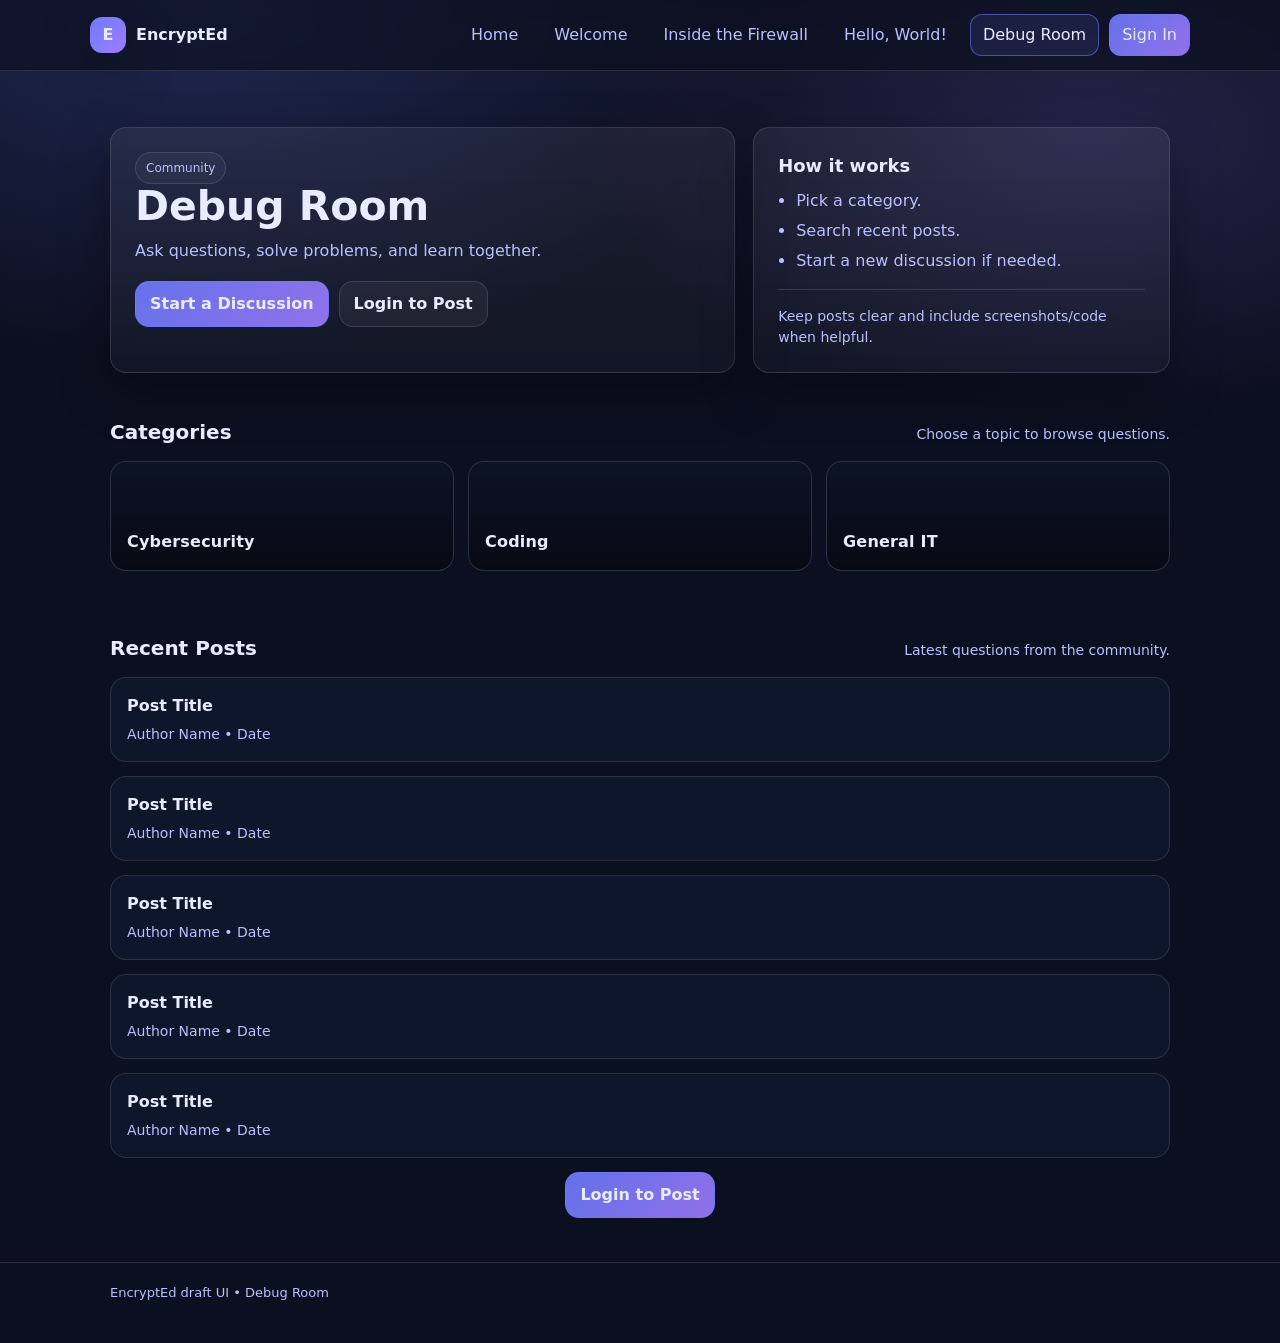
==== debugroom.html @ 94512b65 "Reuploaded HTML code read "Styles.css" not "styles.css" which caused error." ====
<!doctype html>
<html lang="en">
<head>
  <meta charset="utf-8">
  <meta name="viewport" content="width=device-width, initial-scale=1">
  <title>Debug Room | EncryptEd</title>
  <link rel="stylesheet" href="styles.css">
</head>

<body>
  <a class="skip-link" href="#main">Skip to content</a>

  <header class="site-header">
    <div class="container header-inner">
      <a class="brand" href="index.html">
        <span class="brand-badge" aria-hidden="true">E</span>
        <span>EncryptEd</span>
      </a>

      <nav class="nav" aria-label="Primary navigation">
        <a href="index.html">Home</a>
        <a href="welcome-encrypted.html">Welcome</a>
        <a href="inside-firewall.html">Inside the Firewall</a>
        <a href="helloworld.html">Hello, World!</a>
        <a href="debugroom.html" aria-current="page">Debug Room</a>
        <a href="sign-in.html" class="nav-cta">Sign In</a>
    </nav>
    </div>
  </header>

  <main id="main">
    <section class="hero">
      <div class="container hero-grid">
        <div class="hero-card">
          <span class="badge">Community</span>
          <h1>Debug Room</h1>
          <p>Ask questions, solve problems, and learn together.</p>

          <div class="hero-actions">
            <a class="btn primary" href="#" style="border-radius:14px;">Start a Discussion</a>
            <a class="btn" href="#" style="border-radius:14px;">Login to Post</a>
          </div>
        </div>

        <aside class="hero-card" aria-label="Quick tips">
          <h2 style="margin:0 0 10px; font-size:18px;">How it works</h2>
          <ul class="clean-list">
            <li>Pick a category.</li>
            <li>Search recent posts.</li>
            <li>Start a new discussion if needed.</li>
          </ul>
          <hr class="hr">
          <p style="margin:0; color:var(--muted); font-size:14px;">
            Keep posts clear and include screenshots/code when helpful.
          </p>
        </aside>
      </div>
    </section>

    <section class="section">
      <div class="container">
        <div class="section-title">
          <h2>Categories</h2>
          <p>Choose a topic to browse questions.</p>
        </div>

        <div class="grid cols-3">
          <a class="card cat" href="#" style="background-image:url('images/cybersecurity.jpg');">
            <span class="cat__label">Cybersecurity</span>
          </a>

          <a class="card cat" href="#" style="background-image:url('images/coding.jpg');">
            <span class="cat__label">Coding</span>
          </a>

          <a class="card cat cat--plain" href="#">
            <span class="cat__label">General IT</span>
          </a>
        </div>
      </div>
    </section>

    <section class="section">
      <div class="container">
        <div class="section-title">
          <h2>Recent Posts</h2>
          <p>Latest questions from the community.</p>
        </div>

        <div class="grid">
          <article class="card post">
            <h3>Post Title</h3>
            <p class="post__meta">Author Name • Date</p>
          </article>

          <article class="card post">
            <h3>Post Title</h3>
            <p class="post__meta">Author Name • Date</p>
          </article>

          <article class="card post">
            <h3>Post Title</h3>
            <p class="post__meta">Author Name • Date</p>
          </article>

          <article class="card post">
            <h3>Post Title</h3>
            <p class="post__meta">Author Name • Date</p>
          </article>

          <article class="card post">
            <h3>Post Title</h3>
            <p class="post__meta">Author Name • Date</p>
          </article>
        </div>

        <div class="center-actions">
          <a class="btn primary" href="#" style="border-radius:14px;">Login to Post</a>
        </div>
      </div>
    </section>
  </main>

  <footer class="site-footer">
    <div class="container">
      <p style="margin:0;">EncryptEd draft UI • Debug Room</p>
    </div>
  </footer>
</body>
</html>
---- styles.css ----
:root{
  --bg:#0b1020;
  --panel:#101a33;
  --text:#e9ecff;
  --muted:#b8c0ff;
  --border:rgba(255,255,255,.12);
  --primary:#6d7cff;
  --primary2:#a07bff;
  --radius:16px;
  --shadow:0 18px 50px rgba(0,0,0,.35);
  --container:1100px;
}

*{box-sizing:border-box}
html{color-scheme:dark}
body{
  margin:0;
  font-family:system-ui,-apple-system,Segoe UI,Roboto,Helvetica,Arial,sans-serif;
  background:
    radial-gradient(1000px 600px at 15% 0%, rgba(109,124,255,.22), transparent 60%),
    radial-gradient(900px 500px at 85% 10%, rgba(160,123,255,.18), transparent 55%),
    var(--bg);
  color:var(--text);
  line-height:1.5;
}

a{color:inherit}
img{max-width:100%;height:auto}

.container{max-width:var(--container);margin:0 auto;padding:0 20px}

.site-header{
  position:sticky;top:0;z-index:50;
  backdrop-filter:blur(10px);
  background:rgba(11,16,32,.65);
  border-bottom:1px solid var(--border);
}
.header-inner{
  display:flex;align-items:center;justify-content:space-between;
  padding:14px 0;gap:16px;
}
.brand{
  display:inline-flex;align-items:center;gap:10px;
  text-decoration:none;font-weight:800;
}
.brand-badge{
  width:36px;height:36px;border-radius:12px;
  display:grid;place-items:center;
  background:linear-gradient(135deg,var(--primary),var(--primary2));
  box-shadow:var(--shadow);
  font-weight:900;
}

.nav{display:flex;flex-wrap:wrap;gap:10px;align-items:center}
.nav a{
  text-decoration:none;padding:8px 12px;border-radius:12px;
  border:1px solid transparent;color:var(--muted);
}
.nav a:hover,.nav a:focus{color:var(--text);border-color:var(--border);outline:none}
.nav a[aria-current="page"]{
  color:var(--text);
  border-color:rgba(109,124,255,.55);
  background:rgba(109,124,255,.12);
}

.hero{padding:56px 0 26px}
.hero-grid{
  display:grid;grid-template-columns:1.2fr .8fr;
  gap:18px;align-items:stretch;
}
.hero-card{
  border:1px solid var(--border);
  border-radius:var(--radius);
  box-shadow:var(--shadow);
  padding:24px;
  background:linear-gradient(180deg, rgba(255,255,255,.06), rgba(255,255,255,.03));
}
.hero h1{margin:0 0 10px;font-size:clamp(28px,3.2vw,44px);line-height:1.1}
.hero p{margin:0 0 18px;color:var(--muted)}
.hero-actions{display:flex;flex-wrap:wrap;gap:10px;margin-top:14px}

.btn{
  display:inline-flex;align-items:center;justify-content:center;gap:8px;
  padding:10px 14px;border-radius:14px;
  border:1px solid var(--border);
  background:rgba(255,255,255,.05);
  color:var(--text);
  text-decoration:none;
  font-weight:700;
}
.btn:hover{background:rgba(255,255,255,.08)}
.btn.primary{
  border-color:rgba(109,124,255,.55);
  background:linear-gradient(135deg, rgba(109,124,255,.9), rgba(160,123,255,.9));
}
.btn.primary:hover{filter:brightness(1.05)}
.btn.ghost{background:transparent}

.section{padding:18px 0 44px}
.section-title{
  display:flex;align-items:baseline;justify-content:space-between;
  gap:16px;margin-bottom:14px;
}
.section-title h2{margin:0;font-size:20px}
.section-title p{margin:0;color:var(--muted);font-size:14px}

.grid{display:grid;gap:14px}
.grid.cols-3{grid-template-columns:repeat(3,minmax(0,1fr))}
.grid.cols-2{grid-template-columns:repeat(2,minmax(0,1fr))}

.card{
  border:1px solid var(--border);
  background:rgba(16,26,51,.62);
  border-radius:var(--radius);
  padding:16px;
}
.card h3{margin:0 0 6px;font-size:16px}
.card p{margin:0;color:var(--muted);font-size:14px}

.badge{
  display:inline-flex;align-items:center;gap:8px;
  padding:6px 10px;border-radius:999px;
  border:1px solid var(--border);
  font-size:12px;color:var(--muted);
  background:rgba(255,255,255,.04);
}

.clean-list{margin:10px 0 0;padding-left:18px;color:var(--muted)}
.clean-list li{margin:6px 0}

.hr{border:none;border-top:1px solid var(--border);margin:16px 0}

.site-footer{
  border-top:1px solid var(--border);
  padding:20px 0 40px;
  color:var(--muted);
  font-size:13px;
}

@media (max-width:900px){
  .hero-grid{grid-template-columns:1fr}
  .grid.cols-3{grid-template-columns:1fr}
  .grid.cols-2{grid-template-columns:1fr}
}

/* --- Page headings --- */
.page-head{margin-bottom:14px}
.page-title{margin:0 0 8px;font-size:clamp(28px,3.2vw,44px);line-height:1.1}
.lead{margin:0;color:var(--muted);max-width:70ch}

/* --- Language cards --- */
.card--lang h2{margin:0 0 8px;font-size:18px}
.card--lang p{margin:0 0 10px;color:var(--muted)}
.card--lang .meta{margin:0 0 12px;color:var(--muted);font-size:13px}

/* --- Code blocks --- */
.code{
  margin:0;
  padding:12px 12px;
  border-radius:14px;
  border:1px solid var(--border);
  background:rgba(0,0,0,.25);
  overflow:auto;
  font-size:12px;
  line-height:1.5;
}
.code code{
  font-family:ui-monospace,SFMono-Regular,Menlo,Monaco,Consolas,"Liberation Mono",monospace;
}

/* --- Debug Room: categories --- */
.cat{
  position:relative;
  min-height:110px;
  display:flex;
  align-items:flex-end;
  padding:16px;
  text-decoration:none;
  background-size:cover;
  background-position:center;
  overflow:hidden;
}
.cat::before{
  content:"";
  position:absolute;
  inset:0;
  background:linear-gradient(180deg, rgba(0,0,0,.15), rgba(0,0,0,.55));
}
.cat__label{
  position:relative;
  z-index:1;
  font-weight:900;
  letter-spacing:.2px;
}
.cat--plain{
  background:rgba(16,26,51,.62);
}

/* --- Debug Room: posts --- */
.post h3{margin:0 0 6px;font-size:16px}
.post__meta{margin:0;color:var(--muted);font-size:13px}

/* --- Center actions row --- */
.center-actions{
  display:flex;
  justify-content:center;
  margin-top:14px;
}

/* --- Optional: nav CTA matches style, if you want it --- */
.nav-cta{
  border-color:rgba(109,124,255,.55) !important;
  background:linear-gradient(135deg, rgba(109,124,255,.9), rgba(160,123,255,.9)) !important;
  color:var(--text) !important;
}
.skip-link {
  position: absolute;
  left: -999px;
  top: auto;
  width: 1px;
  height: 1px;
  overflow: hidden;
}
.skip-link:focus {
  position: absolute;
  left: 10px;
  top: 10px;
  width: auto;
  height: auto;
  padding: 8px 12px;
  background: #111;
  color: #fff;
  z-index: 1000;
}
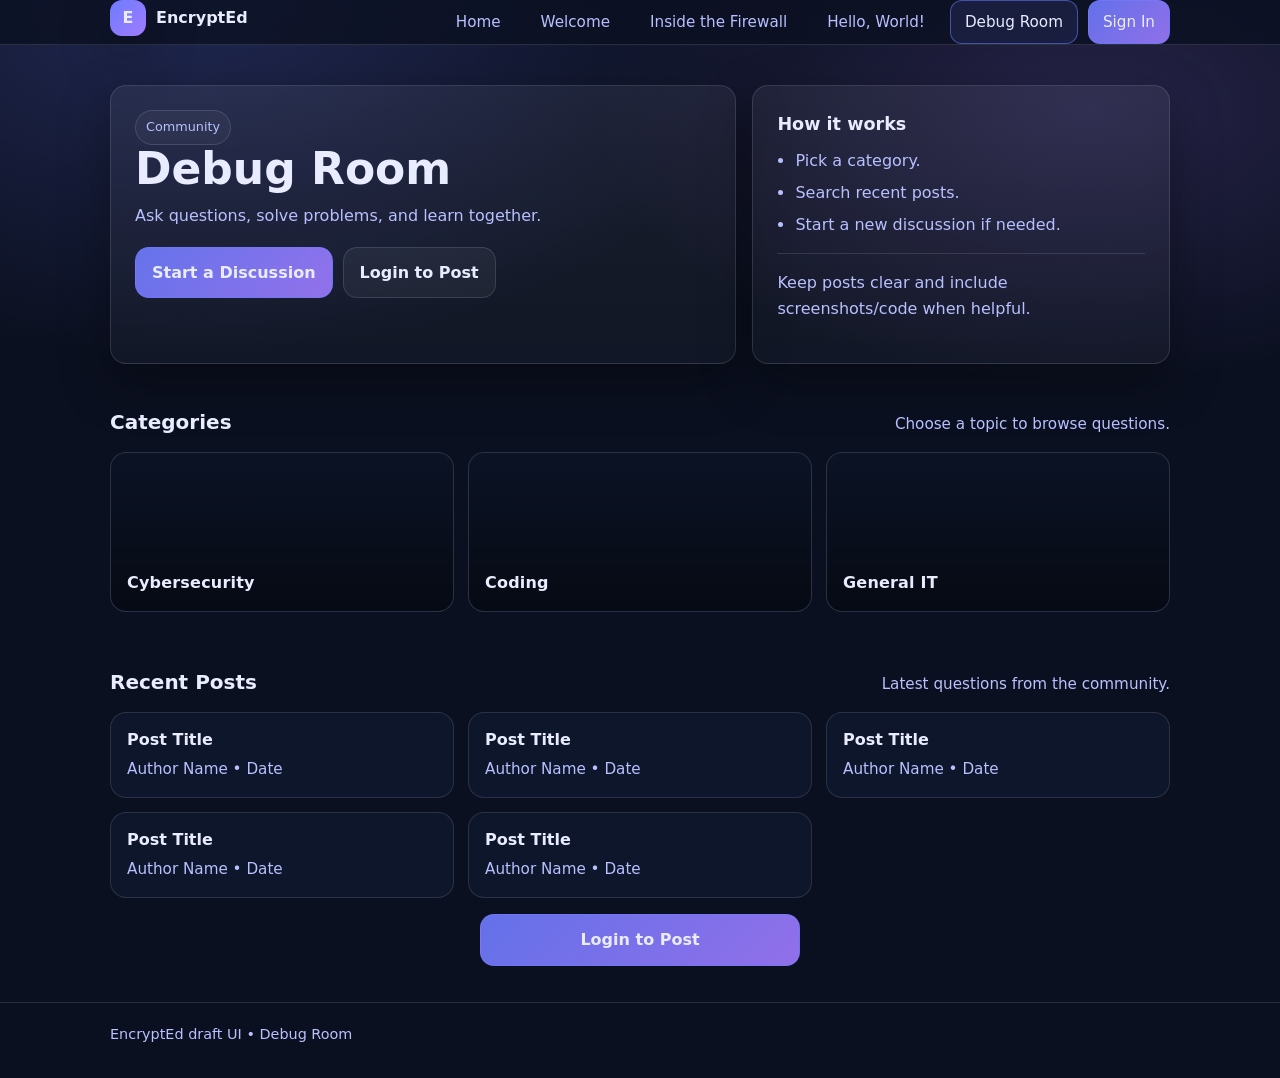
==== commit c878c6db: "Add files via upload" ====
--- a/debugroom.html
+++ b/debugroom.html
@@ -1,130 +1,131 @@
-<!doctype html>
-<html lang="en">
-<head>
-  <meta charset="utf-8">
-  <meta name="viewport" content="width=device-width, initial-scale=1">
-  <title>Debug Room | EncryptEd</title>
-  <link rel="stylesheet" href="styles.css">
-</head>
-
-<body>
-  <a class="skip-link" href="#main">Skip to content</a>
-
-  <header class="site-header">
-    <div class="container header-inner">
-      <a class="brand" href="index.html">
-        <span class="brand-badge" aria-hidden="true">E</span>
-        <span>EncryptEd</span>
-      </a>
-
-      <nav class="nav" aria-label="Primary navigation">
-        <a href="index.html">Home</a>
-        <a href="welcome-encrypted.html">Welcome</a>
-        <a href="inside-firewall.html">Inside the Firewall</a>
-        <a href="helloworld.html">Hello, World!</a>
-        <a href="debugroom.html" aria-current="page">Debug Room</a>
-        <a href="sign-in.html" class="nav-cta">Sign In</a>
-    </nav>
-    </div>
-  </header>
-
-  <main id="main">
-    <section class="hero">
-      <div class="container hero-grid">
-        <div class="hero-card">
-          <span class="badge">Community</span>
-          <h1>Debug Room</h1>
-          <p>Ask questions, solve problems, and learn together.</p>
-
-          <div class="hero-actions">
-            <a class="btn primary" href="#" style="border-radius:14px;">Start a Discussion</a>
-            <a class="btn" href="#" style="border-radius:14px;">Login to Post</a>
-          </div>
-        </div>
-
-        <aside class="hero-card" aria-label="Quick tips">
-          <h2 style="margin:0 0 10px; font-size:18px;">How it works</h2>
-          <ul class="clean-list">
-            <li>Pick a category.</li>
-            <li>Search recent posts.</li>
-            <li>Start a new discussion if needed.</li>
-          </ul>
-          <hr class="hr">
-          <p style="margin:0; color:var(--muted); font-size:14px;">
-            Keep posts clear and include screenshots/code when helpful.
-          </p>
-        </aside>
-      </div>
-    </section>
-
-    <section class="section">
-      <div class="container">
-        <div class="section-title">
-          <h2>Categories</h2>
-          <p>Choose a topic to browse questions.</p>
-        </div>
-
-        <div class="grid cols-3">
-          <a class="card cat" href="#" style="background-image:url('images/cybersecurity.jpg');">
-            <span class="cat__label">Cybersecurity</span>
-          </a>
-
-          <a class="card cat" href="#" style="background-image:url('images/coding.jpg');">
-            <span class="cat__label">Coding</span>
-          </a>
-
-          <a class="card cat cat--plain" href="#">
-            <span class="cat__label">General IT</span>
-          </a>
-        </div>
-      </div>
-    </section>
-
-    <section class="section">
-      <div class="container">
-        <div class="section-title">
-          <h2>Recent Posts</h2>
-          <p>Latest questions from the community.</p>
-        </div>
-
-        <div class="grid">
-          <article class="card post">
-            <h3>Post Title</h3>
-            <p class="post__meta">Author Name • Date</p>
-          </article>
-
-          <article class="card post">
-            <h3>Post Title</h3>
-            <p class="post__meta">Author Name • Date</p>
-          </article>
-
-          <article class="card post">
-            <h3>Post Title</h3>
-            <p class="post__meta">Author Name • Date</p>
-          </article>
-
-          <article class="card post">
-            <h3>Post Title</h3>
-            <p class="post__meta">Author Name • Date</p>
-          </article>
-
-          <article class="card post">
-            <h3>Post Title</h3>
-            <p class="post__meta">Author Name • Date</p>
-          </article>
-        </div>
-
-        <div class="center-actions">
-          <a class="btn primary" href="#" style="border-radius:14px;">Login to Post</a>
-        </div>
-      </div>
-    </section>
-  </main>
-
-  <footer class="site-footer">
-    <div class="container">
-      <p style="margin:0;">EncryptEd draft UI • Debug Room</p>
-    </div>
-  </footer>
-</body>
+<!doctype html>
+<html lang="en">
+<head>
+  <!-- Author: Japheth Troche -->
+  <meta charset="utf-8">
+  <meta name="viewport" content="width=device-width, initial-scale=1">
+  <title>Debug Room | EncryptEd</title>
+  <link rel="stylesheet" href="styles.css">
+</head>
+
+<body>
+  <a class="skip-link" href="#main">Skip to content</a>
+
+  <header class="site-header">
+    <div class="container header-inner">
+      <a class="brand" href="index.html">
+        <span class="brand-badge" aria-hidden="true">E</span>
+        <span>EncryptEd</span>
+      </a>
+
+      <nav class="nav" aria-label="Primary navigation">
+        <a href="index.html">Home</a>
+        <a href="welcome-encrypted.html">Welcome</a>
+        <a href="inside-firewall.html">Inside the Firewall</a>
+        <a href="helloworld.html">Hello, World!</a>
+        <a href="debugroom.html" aria-current="page">Debug Room</a>
+        <a href="sign-in.html" class="nav-cta">Sign In</a>
+      </nav>
+    </div>
+  </header>
+
+  <main id="main">
+    <section class="hero">
+      <div class="container hero-grid">
+        <div class="hero-card">
+          <span class="badge">Community</span>
+          <h1>Debug Room</h1>
+          <p>Ask questions, solve problems, and learn together.</p>
+
+          <div class="hero-actions">
+            <a class="btn primary" href="#">Start a Discussion</a>
+            <a class="btn" href="#">Login to Post</a>
+          </div>
+        </div>
+
+        <aside class="hero-card" aria-label="Quick tips">
+          <h2 class="aside-title">How it works</h2>
+          <ul class="clean-list">
+            <li>Pick a category.</li>
+            <li>Search recent posts.</li>
+            <li>Start a new discussion if needed.</li>
+          </ul>
+          <hr class="hr">
+          <p class="aside-note">
+            Keep posts clear and include screenshots/code when helpful.
+          </p>
+        </aside>
+      </div>
+    </section>
+
+    <section class="section">
+      <div class="container">
+        <div class="section-title">
+          <h2>Categories</h2>
+          <p>Choose a topic to browse questions.</p>
+        </div>
+
+        <div class="grid cols-3">
+          <a class="card cat cat--cybersecurity" href="#">
+            <span class="cat__label">Cybersecurity</span>
+          </a>
+
+          <a class="card cat cat--coding" href="#">
+            <span class="cat__label">Coding</span>
+          </a>
+
+          <a class="card cat cat--plain" href="#">
+            <span class="cat__label">General IT</span>
+          </a>
+        </div>
+      </div>
+    </section>
+
+    <section class="section">
+      <div class="container">
+        <div class="section-title">
+          <h2>Recent Posts</h2>
+          <p>Latest questions from the community.</p>
+        </div>
+
+        <div class="grid post-grid">
+          <article class="card post">
+            <h3>Post Title</h3>
+            <p class="post__meta">Author Name • Date</p>
+          </article>
+
+          <article class="card post">
+            <h3>Post Title</h3>
+            <p class="post__meta">Author Name • Date</p>
+          </article>
+
+          <article class="card post">
+            <h3>Post Title</h3>
+            <p class="post__meta">Author Name • Date</p>
+          </article>
+
+          <article class="card post">
+            <h3>Post Title</h3>
+            <p class="post__meta">Author Name • Date</p>
+          </article>
+
+          <article class="card post">
+            <h3>Post Title</h3>
+            <p class="post__meta">Author Name • Date</p>
+          </article>
+        </div>
+
+        <div class="center-actions">
+          <a class="btn primary" href="#">Login to Post</a>
+        </div>
+      </div>
+    </section>
+  </main>
+
+  <footer class="site-footer">
+    <div class="container">
+      <p class="footer-text">EncryptEd draft UI • Debug Room</p>
+    </div>
+  </footer>
+</body>
 </html>
--- a/styles.css
+++ b/styles.css
@@ -1,234 +1,546 @@
-:root{
-  --bg:#0b1020;
-  --panel:#101a33;
-  --text:#e9ecff;
-  --muted:#b8c0ff;
-  --border:rgba(255,255,255,.12);
-  --primary:#6d7cff;
-  --primary2:#a07bff;
-  --radius:16px;
-  --shadow:0 18px 50px rgba(0,0,0,.35);
-  --container:1100px;
-}
-
-*{box-sizing:border-box}
-html{color-scheme:dark}
-body{
-  margin:0;
-  font-family:system-ui,-apple-system,Segoe UI,Roboto,Helvetica,Arial,sans-serif;
-  background:
-    radial-gradient(1000px 600px at 15% 0%, rgba(109,124,255,.22), transparent 60%),
-    radial-gradient(900px 500px at 85% 10%, rgba(160,123,255,.18), transparent 55%),
-    var(--bg);
-  color:var(--text);
-  line-height:1.5;
-}
-
-a{color:inherit}
-img{max-width:100%;height:auto}
-
-.container{max-width:var(--container);margin:0 auto;padding:0 20px}
-
-.site-header{
-  position:sticky;top:0;z-index:50;
-  backdrop-filter:blur(10px);
-  background:rgba(11,16,32,.65);
-  border-bottom:1px solid var(--border);
-}
-.header-inner{
-  display:flex;align-items:center;justify-content:space-between;
-  padding:14px 0;gap:16px;
-}
-.brand{
-  display:inline-flex;align-items:center;gap:10px;
-  text-decoration:none;font-weight:800;
-}
-.brand-badge{
-  width:36px;height:36px;border-radius:12px;
-  display:grid;place-items:center;
-  background:linear-gradient(135deg,var(--primary),var(--primary2));
-  box-shadow:var(--shadow);
-  font-weight:900;
-}
-
-.nav{display:flex;flex-wrap:wrap;gap:10px;align-items:center}
-.nav a{
-  text-decoration:none;padding:8px 12px;border-radius:12px;
-  border:1px solid transparent;color:var(--muted);
-}
-.nav a:hover,.nav a:focus{color:var(--text);border-color:var(--border);outline:none}
-.nav a[aria-current="page"]{
-  color:var(--text);
-  border-color:rgba(109,124,255,.55);
-  background:rgba(109,124,255,.12);
-}
-
-.hero{padding:56px 0 26px}
-.hero-grid{
-  display:grid;grid-template-columns:1.2fr .8fr;
-  gap:18px;align-items:stretch;
-}
-.hero-card{
-  border:1px solid var(--border);
-  border-radius:var(--radius);
-  box-shadow:var(--shadow);
-  padding:24px;
-  background:linear-gradient(180deg, rgba(255,255,255,.06), rgba(255,255,255,.03));
-}
-.hero h1{margin:0 0 10px;font-size:clamp(28px,3.2vw,44px);line-height:1.1}
-.hero p{margin:0 0 18px;color:var(--muted)}
-.hero-actions{display:flex;flex-wrap:wrap;gap:10px;margin-top:14px}
-
-.btn{
-  display:inline-flex;align-items:center;justify-content:center;gap:8px;
-  padding:10px 14px;border-radius:14px;
-  border:1px solid var(--border);
-  background:rgba(255,255,255,.05);
-  color:var(--text);
-  text-decoration:none;
-  font-weight:700;
-}
-.btn:hover{background:rgba(255,255,255,.08)}
-.btn.primary{
-  border-color:rgba(109,124,255,.55);
-  background:linear-gradient(135deg, rgba(109,124,255,.9), rgba(160,123,255,.9));
-}
-.btn.primary:hover{filter:brightness(1.05)}
-.btn.ghost{background:transparent}
-
-.section{padding:18px 0 44px}
-.section-title{
-  display:flex;align-items:baseline;justify-content:space-between;
-  gap:16px;margin-bottom:14px;
-}
-.section-title h2{margin:0;font-size:20px}
-.section-title p{margin:0;color:var(--muted);font-size:14px}
-
-.grid{display:grid;gap:14px}
-.grid.cols-3{grid-template-columns:repeat(3,minmax(0,1fr))}
-.grid.cols-2{grid-template-columns:repeat(2,minmax(0,1fr))}
-
-.card{
-  border:1px solid var(--border);
-  background:rgba(16,26,51,.62);
-  border-radius:var(--radius);
-  padding:16px;
-}
-.card h3{margin:0 0 6px;font-size:16px}
-.card p{margin:0;color:var(--muted);font-size:14px}
-
-.badge{
-  display:inline-flex;align-items:center;gap:8px;
-  padding:6px 10px;border-radius:999px;
-  border:1px solid var(--border);
-  font-size:12px;color:var(--muted);
-  background:rgba(255,255,255,.04);
-}
-
-.clean-list{margin:10px 0 0;padding-left:18px;color:var(--muted)}
-.clean-list li{margin:6px 0}
-
-.hr{border:none;border-top:1px solid var(--border);margin:16px 0}
-
-.site-footer{
-  border-top:1px solid var(--border);
-  padding:20px 0 40px;
-  color:var(--muted);
-  font-size:13px;
-}
-
-@media (max-width:900px){
-  .hero-grid{grid-template-columns:1fr}
-  .grid.cols-3{grid-template-columns:1fr}
-  .grid.cols-2{grid-template-columns:1fr}
-}
-
-/* --- Page headings --- */
-.page-head{margin-bottom:14px}
-.page-title{margin:0 0 8px;font-size:clamp(28px,3.2vw,44px);line-height:1.1}
-.lead{margin:0;color:var(--muted);max-width:70ch}
-
-/* --- Language cards --- */
-.card--lang h2{margin:0 0 8px;font-size:18px}
-.card--lang p{margin:0 0 10px;color:var(--muted)}
-.card--lang .meta{margin:0 0 12px;color:var(--muted);font-size:13px}
-
-/* --- Code blocks --- */
-.code{
-  margin:0;
-  padding:12px 12px;
-  border-radius:14px;
-  border:1px solid var(--border);
-  background:rgba(0,0,0,.25);
-  overflow:auto;
-  font-size:12px;
-  line-height:1.5;
-}
-.code code{
-  font-family:ui-monospace,SFMono-Regular,Menlo,Monaco,Consolas,"Liberation Mono",monospace;
-}
-
-/* --- Debug Room: categories --- */
-.cat{
-  position:relative;
-  min-height:110px;
-  display:flex;
-  align-items:flex-end;
-  padding:16px;
-  text-decoration:none;
-  background-size:cover;
-  background-position:center;
-  overflow:hidden;
-}
-.cat::before{
-  content:"";
-  position:absolute;
-  inset:0;
-  background:linear-gradient(180deg, rgba(0,0,0,.15), rgba(0,0,0,.55));
-}
-.cat__label{
-  position:relative;
-  z-index:1;
-  font-weight:900;
-  letter-spacing:.2px;
-}
-.cat--plain{
-  background:rgba(16,26,51,.62);
-}
-
-/* --- Debug Room: posts --- */
-.post h3{margin:0 0 6px;font-size:16px}
-.post__meta{margin:0;color:var(--muted);font-size:13px}
-
-/* --- Center actions row --- */
-.center-actions{
-  display:flex;
-  justify-content:center;
-  margin-top:14px;
-}
-
-/* --- Optional: nav CTA matches style, if you want it --- */
-.nav-cta{
-  border-color:rgba(109,124,255,.55) !important;
-  background:linear-gradient(135deg, rgba(109,124,255,.9), rgba(160,123,255,.9)) !important;
-  color:var(--text) !important;
-}
-.skip-link {
-  position: absolute;
-  left: -999px;
-  top: auto;
-  width: 1px;
-  height: 1px;
-  overflow: hidden;
-}
-.skip-link:focus {
-  position: absolute;
-  left: 10px;
-  top: 10px;
-  width: auto;
-  height: auto;
-  padding: 8px 12px;
-  background: #111;
-  color: #fff;
-  z-index: 1000;
+:root{
+  --bg:#0b1020;
+  --panel:#101a33;
+  --text:#e9ecff;
+  --muted:#b8c0ff;
+  --border:rgba(255,255,255,.12);
+  --primary:#6d7cff;
+  --primary2:#a07bff;
+  --radius:16px;
+  --shadow:0 18px 50px rgba(0,0,0,.35);
+  --container:1100px;
+}
+
+*,
+*::before,
+*::after{
+  box-sizing:border-box;
+}
+
+html{
+  color-scheme:dark;
+  -webkit-text-size-adjust:100%;
+}
+
+body{
+  margin:0;
+  min-width:0;
+  overflow-x:hidden;
+  font-family:system-ui,-apple-system,Segoe UI,Roboto,Helvetica,Arial,sans-serif;
+  background:
+    radial-gradient(1000px 600px at 15% 0%, rgba(109,124,255,.22), transparent 60%),
+    radial-gradient(900px 500px at 85% 10%, rgba(160,123,255,.18), transparent 55%),
+    var(--bg);
+  color:var(--text);
+  line-height:1.6;
+  font-size:16px;
+}
+
+a{
+  color:inherit;
+}
+
+img{
+  display:block;
+  max-width:100%;
+  height:auto;
+}
+
+.container{
+  width:min(100%, var(--container));
+  margin:0 auto;
+  padding:0 16px;
+}
+
+.site-header{
+  position:sticky;
+  top:0;
+  z-index:50;
+  backdrop-filter:blur(10px);
+  background:rgba(11,16,32,.78);
+  border-bottom:1px solid var(--border);
+}
+
+.header-inner{
+  display:flex;
+  flex-direction:column;
+  align-items:stretch;
+  gap:14px;
+  padding:14px 0;
+}
+
+.brand{
+  display:inline-flex;
+  align-items:center;
+  gap:10px;
+  text-decoration:none;
+  font-weight:800;
+  align-self:flex-start;
+}
+
+.brand-badge{
+  width:36px;
+  height:36px;
+  border-radius:12px;
+  display:grid;
+  place-items:center;
+  background:linear-gradient(135deg,var(--primary),var(--primary2));
+  box-shadow:var(--shadow);
+  font-weight:900;
+}
+
+.nav{
+  display:flex;
+  flex-wrap:wrap;
+  gap:10px;
+  align-items:center;
+}
+
+.nav a{
+  text-decoration:none;
+  padding:12px 14px;
+  min-height:44px;
+  display:inline-flex;
+  align-items:center;
+  justify-content:center;
+  border-radius:12px;
+  border:1px solid transparent;
+  color:var(--muted);
+  font-size:.95rem;
+  line-height:1.2;
+}
+
+.nav a:hover,
+.nav a:focus{
+  color:var(--text);
+  border-color:var(--border);
+  outline:none;
+}
+
+.nav a[aria-current="page"]{
+  color:var(--text);
+  border-color:rgba(109,124,255,.55);
+  background:rgba(109,124,255,.12);
+}
+
+.nav-cta{
+  border-color:rgba(109,124,255,.55) !important;
+  background:linear-gradient(135deg, rgba(109,124,255,.9), rgba(160,123,255,.9)) !important;
+  color:var(--text) !important;
+}
+
+.hero{
+  padding:28px 0 20px;
+}
+
+.hero-grid{
+  display:grid;
+  grid-template-columns:1fr;
+  gap:16px;
+  align-items:stretch;
+}
+
+.hero-card{
+  border:1px solid var(--border);
+  border-radius:var(--radius);
+  box-shadow:var(--shadow);
+  padding:20px;
+  background:linear-gradient(180deg, rgba(255,255,255,.06), rgba(255,255,255,.03));
+  min-width:0;
+}
+
+.hero h1{
+  margin:0 0 10px;
+  font-size:clamp(2rem, 6vw, 2.75rem);
+  line-height:1.1;
+}
+
+.hero p{
+  margin:0 0 18px;
+  color:var(--muted);
+  font-size:1rem;
+}
+
+.hero-actions{
+  display:flex;
+  flex-direction:column;
+  gap:10px;
+  margin-top:14px;
+}
+
+.btn{
+  display:inline-flex;
+  align-items:center;
+  justify-content:center;
+  gap:8px;
+  width:100%;
+  min-height:44px;
+  padding:12px 16px;
+  border-radius:14px;
+  border:1px solid var(--border);
+  background:rgba(255,255,255,.05);
+  color:var(--text);
+  text-decoration:none;
+  font-weight:700;
+  text-align:center;
+}
+
+.btn:hover{
+  background:rgba(255,255,255,.08);
+}
+
+.btn.primary{
+  border-color:rgba(109,124,255,.55);
+  background:linear-gradient(135deg, rgba(109,124,255,.9), rgba(160,123,255,.9));
+}
+
+.btn.primary:hover{
+  filter:brightness(1.05);
+}
+
+.btn.ghost{
+  background:transparent;
+}
+
+.section{
+  padding:18px 0 36px;
+}
+
+.section-title{
+  display:flex;
+  flex-direction:column;
+  align-items:flex-start;
+  gap:6px;
+  margin-bottom:14px;
+}
+
+.section-title h2{
+  margin:0;
+  font-size:1.25rem;
+}
+
+.section-title p{
+  margin:0;
+  color:var(--muted);
+  font-size:.95rem;
+}
+
+.grid{
+  display:grid;
+  grid-template-columns:1fr;
+  gap:14px;
+}
+
+.grid.cols-3,
+.grid.cols-2,
+.post-grid{
+  grid-template-columns:1fr;
+}
+
+.card{
+  border:1px solid var(--border);
+  background:rgba(16,26,51,.62);
+  border-radius:var(--radius);
+  padding:16px;
+  min-width:0;
+}
+
+.card h3{
+  margin:0 0 6px;
+  font-size:1rem;
+  line-height:1.35;
+}
+
+.card p{
+  margin:0;
+  color:var(--muted);
+  font-size:.95rem;
+}
+
+.badge{
+  display:inline-flex;
+  align-items:center;
+  gap:8px;
+  padding:6px 10px;
+  border-radius:999px;
+  border:1px solid var(--border);
+  font-size:.8rem;
+  color:var(--muted);
+  background:rgba(255,255,255,.04);
+}
+
+.clean-list{
+  margin:10px 0 0;
+  padding-left:18px;
+  color:var(--muted);
+}
+
+.clean-list li{
+  margin:6px 0;
+}
+
+.hr{
+  border:none;
+  border-top:1px solid var(--border);
+  margin:16px 0;
+}
+
+.aside-title{
+  margin:0 0 10px;
+  font-size:1.1rem;
+}
+
+.aside-note{
+  margin:0;
+  color:var(--muted);
+  font-size:.92rem;
+}
+
+.site-footer{
+  border-top:1px solid var(--border);
+  padding:20px 0 32px;
+  color:var(--muted);
+  font-size:.9rem;
+}
+
+.footer-text{
+  margin:0;
+}
+
+/* Page headings */
+.page-head{
+  margin-bottom:14px;
+}
+
+.page-title{
+  margin:0 0 8px;
+  font-size:clamp(28px,3.2vw,44px);
+  line-height:1.1;
+}
+
+.lead{
+  margin:0;
+  color:var(--muted);
+  max-width:70ch;
+}
+
+/* Language cards */
+.card--lang h2{
+  margin:0 0 8px;
+  font-size:18px;
+}
+
+.card--lang p{
+  margin:0 0 10px;
+  color:var(--muted);
+}
+
+.card--lang .meta{
+  margin:0 0 12px;
+  color:var(--muted);
+  font-size:13px;
+}
+
+/* Code blocks */
+.code{
+  margin:0;
+  padding:12px;
+  border-radius:14px;
+  border:1px solid var(--border);
+  background:rgba(0,0,0,.25);
+  overflow:auto;
+  max-width:100%;
+  font-size:12px;
+  line-height:1.5;
+}
+
+.code code{
+  font-family:ui-monospace,SFMono-Regular,Menlo,Monaco,Consolas,"Liberation Mono",monospace;
+}
+
+/* Debug Room categories */
+.cat{
+  position:relative;
+  min-height:160px;
+  display:flex;
+  align-items:flex-end;
+  padding:16px;
+  text-decoration:none;
+  background-size:cover;
+  background-position:center;
+  background-repeat:no-repeat;
+  overflow:hidden;
+}
+
+.cat::before{
+  content:"";
+  position:absolute;
+  inset:0;
+  background:linear-gradient(180deg, rgba(0,0,0,.15), rgba(0,0,0,.55));
+}
+
+.cat__label{
+  position:relative;
+  z-index:1;
+  font-weight:900;
+  letter-spacing:.2px;
+  font-size:1rem;
+}
+
+.cat--cybersecurity{
+  background-image:url("images/cybersecurity.jpg");
+}
+
+.cat--coding{
+  background-image:url("images/coding.jpg");
+}
+
+.cat--plain{
+  background:rgba(16,26,51,.62);
+}
+
+/* Debug Room posts */
+.post h3{
+  margin:0 0 6px;
+  font-size:1rem;
+}
+
+.post__meta{
+  margin:0;
+  color:var(--muted);
+  font-size:.88rem;
+}
+
+/* Center actions */
+.center-actions{
+  display:flex;
+  justify-content:center;
+  margin-top:16px;
+}
+
+.center-actions .btn{
+  width:100%;
+  max-width:320px;
+}
+
+.skip-link{
+  position:absolute;
+  left:-999px;
+  top:auto;
+  width:1px;
+  height:1px;
+  overflow:hidden;
+}
+
+.skip-link:focus{
+  position:absolute;
+  left:10px;
+  top:10px;
+  width:auto;
+  height:auto;
+  padding:8px 12px;
+  background:#111;
+  color:#fff;
+  z-index:1000;
+  border-radius:8px;
+}
+
+/* Small tablets and up */
+@media (min-width:600px){
+  .container{
+    padding:0 20px;
+  }
+
+  .hero{
+    padding:40px 0 24px;
+  }
+
+  .hero-actions{
+    flex-direction:row;
+    flex-wrap:wrap;
+  }
+
+  .btn{
+    width:auto;
+  }
+
+  .grid.cols-2{
+    grid-template-columns:repeat(2, minmax(0, 1fr));
+  }
+
+  .post-grid{
+    grid-template-columns:repeat(2, minmax(0, 1fr));
+  }
+}
+
+/* Tablets and desktop */
+@media (min-width:768px){
+  .header-inner{
+    flex-direction:row;
+    align-items:center;
+    justify-content:space-between;
+  }
+
+  .nav{
+    justify-content:flex-end;
+  }
+
+  .section-title{
+    flex-direction:row;
+    align-items:baseline;
+    justify-content:space-between;
+    gap:16px;
+  }
+
+  .grid.cols-3{
+    grid-template-columns:repeat(3, minmax(0, 1fr));
+  }
+}
+
+/* Large screens */
+@media (min-width:900px){
+  .hero-grid{
+    grid-template-columns:1.2fr .8fr;
+  }
+
+  .post-grid{
+    grid-template-columns:repeat(3, minmax(0, 1fr));
+  }
+
+  .hero-card{
+    padding:24px;
+  }
+}
+
+/* Language grid fix */
+.lang-grid{
+  grid-template-columns:1fr;
+}
+
+/* Improve code blocks on mobile */
+.code{
+  font-size:12px;
+  line-height:1.5;
+  overflow-x:auto;
+}
+
+/* Better spacing inside language cards */
+.card--lang{
+  display:flex;
+  flex-direction:column;
+  gap:8px;
+}
+
+/* Tablet */
+@media (min-width:600px){
+  .lang-grid{
+    grid-template-columns:repeat(2, minmax(0,1fr));
+  }
+}
+
+/* Desktop */
+@media (min-width:900px){
+  .lang-grid{
+    grid-template-columns:repeat(2, minmax(0,1fr));
+  }
 }
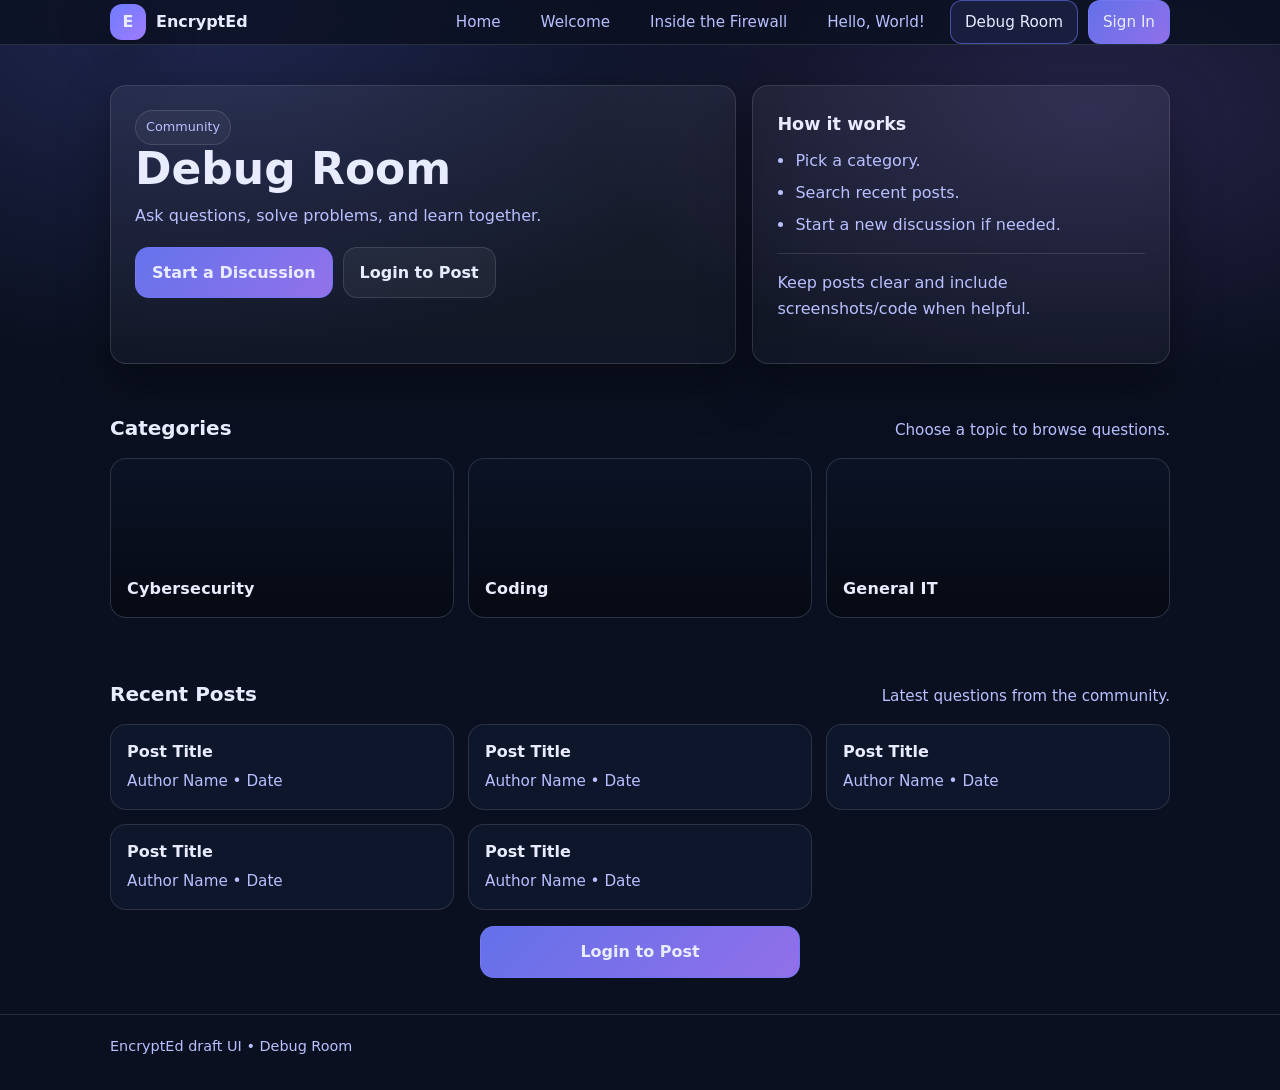
==== commit 8cf5ffa6: "Add files via upload Added hamburger menu for ease of access on mobile devices." ====
--- a/debugroom.html
+++ b/debugroom.html
@@ -18,7 +18,16 @@
         <span>EncryptEd</span>
       </a>
 
-      <nav class="nav" aria-label="Primary navigation">
+      <button
+        class="menu-toggle"
+        type="button"
+        aria-expanded="false"
+        aria-controls="primary-nav"
+        aria-label="Open menu">
+        ☰
+      </button>
+
+      <nav class="nav" id="primary-nav" aria-label="Primary navigation">
         <a href="index.html">Home</a>
         <a href="welcome-encrypted.html">Welcome</a>
         <a href="inside-firewall.html">Inside the Firewall</a>
@@ -127,5 +136,19 @@
       <p class="footer-text">EncryptEd draft UI • Debug Room</p>
     </div>
   </footer>
+
+  <script>
+    const menuToggle = document.querySelector(".menu-toggle");
+    const nav = document.querySelector("#primary-nav");
+
+    if (menuToggle && nav) {
+      menuToggle.addEventListener("click", function () {
+        const isOpen = nav.classList.toggle("nav-open");
+        menuToggle.setAttribute("aria-expanded", isOpen ? "true" : "false");
+        menuToggle.setAttribute("aria-label", isOpen ? "Close menu" : "Open menu");
+        menuToggle.textContent = isOpen ? "✕" : "☰";
+      });
+    }
+  </script>
 </body>
 </html>
--- a/styles.css
+++ b/styles.css
@@ -52,6 +52,7 @@
   padding:0 16px;
 }
 
+/* Header */
 .site-header{
   position:sticky;
   top:0;
@@ -63,8 +64,9 @@
 
 .header-inner{
   display:flex;
-  flex-direction:column;
-  align-items:stretch;
+  flex-wrap:wrap;
+  align-items:center;
+  justify-content:space-between;
   gap:14px;
   padding:14px 0;
 }
@@ -75,7 +77,6 @@
   gap:10px;
   text-decoration:none;
   font-weight:800;
-  align-self:flex-start;
 }
 
 .brand-badge{
@@ -89,20 +90,43 @@
   font-weight:900;
 }
 
+.menu-toggle{
+  display:inline-flex;
+  align-items:center;
+  justify-content:center;
+  width:44px;
+  height:44px;
+  padding:0;
+  border:1px solid var(--border);
+  border-radius:12px;
+  background:rgba(255,255,255,.05);
+  color:var(--text);
+  font-size:1.4rem;
+  cursor:pointer;
+}
+
+.menu-toggle:hover{
+  background:rgba(255,255,255,.08);
+}
+
 .nav{
-  display:flex;
-  flex-wrap:wrap;
+  display:none;
+  width:100%;
+  flex-direction:column;
   gap:10px;
-  align-items:center;
+  padding-top:6px;
+}
+
+.nav.nav-open{
+  display:flex;
 }
 
 .nav a{
   text-decoration:none;
   padding:12px 14px;
   min-height:44px;
-  display:inline-flex;
+  display:flex;
   align-items:center;
-  justify-content:center;
   border-radius:12px;
   border:1px solid transparent;
   color:var(--muted);
@@ -127,8 +151,10 @@
   border-color:rgba(109,124,255,.55) !important;
   background:linear-gradient(135deg, rgba(109,124,255,.9), rgba(160,123,255,.9)) !important;
   color:var(--text) !important;
-}
-
+  justify-content:center;
+}
+
+/* Hero / general sections */
 .hero{
   padding:28px 0 20px;
 }
@@ -168,6 +194,83 @@
   margin-top:14px;
 }
 
+.section{
+  padding:24px 0 36px;
+}
+
+.section-title{
+  display:flex;
+  flex-direction:column;
+  align-items:flex-start;
+  gap:6px;
+  margin-bottom:14px;
+}
+
+.section-title h2{
+  margin:0;
+  font-size:1.25rem;
+}
+
+.section-title p{
+  margin:0;
+  color:var(--muted);
+  font-size:.95rem;
+}
+
+/* Page headings */
+.page-head{
+  margin-bottom:18px;
+}
+
+.page-title{
+  margin:0 0 8px;
+  font-size:clamp(2rem, 7vw, 3rem);
+  line-height:1.1;
+}
+
+.lead{
+  margin:0;
+  color:var(--muted);
+  max-width:70ch;
+  font-size:1rem;
+}
+
+/* Grid */
+.grid{
+  display:grid;
+  grid-template-columns:1fr;
+  gap:14px;
+}
+
+.grid.cols-2,
+.grid.cols-3,
+.post-grid,
+.lang-grid{
+  grid-template-columns:1fr;
+}
+
+/* Cards */
+.card{
+  border:1px solid var(--border);
+  background:rgba(16,26,51,.62);
+  border-radius:var(--radius);
+  padding:16px;
+  min-width:0;
+}
+
+.card h3{
+  margin:0 0 6px;
+  font-size:1rem;
+  line-height:1.35;
+}
+
+.card p{
+  margin:0;
+  color:var(--muted);
+  font-size:.95rem;
+}
+
+/* Buttons */
 .btn{
   display:inline-flex;
   align-items:center;
@@ -198,65 +301,7 @@
   filter:brightness(1.05);
 }
 
-.btn.ghost{
-  background:transparent;
-}
-
-.section{
-  padding:18px 0 36px;
-}
-
-.section-title{
-  display:flex;
-  flex-direction:column;
-  align-items:flex-start;
-  gap:6px;
-  margin-bottom:14px;
-}
-
-.section-title h2{
-  margin:0;
-  font-size:1.25rem;
-}
-
-.section-title p{
-  margin:0;
-  color:var(--muted);
-  font-size:.95rem;
-}
-
-.grid{
-  display:grid;
-  grid-template-columns:1fr;
-  gap:14px;
-}
-
-.grid.cols-3,
-.grid.cols-2,
-.post-grid{
-  grid-template-columns:1fr;
-}
-
-.card{
-  border:1px solid var(--border);
-  background:rgba(16,26,51,.62);
-  border-radius:var(--radius);
-  padding:16px;
-  min-width:0;
-}
-
-.card h3{
-  margin:0 0 6px;
-  font-size:1rem;
-  line-height:1.35;
-}
-
-.card p{
-  margin:0;
-  color:var(--muted);
-  font-size:.95rem;
-}
-
+/* Badge */
 .badge{
   display:inline-flex;
   align-items:center;
@@ -269,6 +314,7 @@
   background:rgba(255,255,255,.04);
 }
 
+/* Lists and helper text */
 .clean-list{
   margin:10px 0 0;
   padding-left:18px;
@@ -296,59 +342,37 @@
   font-size:.92rem;
 }
 
-.site-footer{
-  border-top:1px solid var(--border);
-  padding:20px 0 32px;
-  color:var(--muted);
-  font-size:.9rem;
-}
-
-.footer-text{
-  margin:0;
-}
-
-/* Page headings */
-.page-head{
-  margin-bottom:14px;
-}
-
-.page-title{
-  margin:0 0 8px;
-  font-size:clamp(28px,3.2vw,44px);
-  line-height:1.1;
-}
-
-.lead{
-  margin:0;
-  color:var(--muted);
-  max-width:70ch;
-}
-
-/* Language cards */
+/* Hello World cards */
+.card--lang{
+  display:flex;
+  flex-direction:column;
+  gap:8px;
+}
+
 .card--lang h2{
   margin:0 0 8px;
-  font-size:18px;
+  font-size:1.7rem;
 }
 
 .card--lang p{
   margin:0 0 10px;
   color:var(--muted);
+  font-size:1rem;
 }
 
 .card--lang .meta{
   margin:0 0 12px;
   color:var(--muted);
-  font-size:13px;
-}
-
-/* Code blocks */
+  font-size:.95rem;
+}
+
 .code{
   margin:0;
   padding:12px;
   border-radius:14px;
   border:1px solid var(--border);
   background:rgba(0,0,0,.25);
-  overflow:auto;
+  overflow-x:auto;
   max-width:100%;
   font-size:12px;
   line-height:1.5;
@@ -399,7 +423,7 @@
   background:rgba(16,26,51,.62);
 }
 
-/* Debug Room posts */
+/* Posts */
 .post h3{
   margin:0 0 6px;
   font-size:1rem;
@@ -411,6 +435,18 @@
   font-size:.88rem;
 }
 
+/* Footer */
+.site-footer{
+  border-top:1px solid var(--border);
+  padding:20px 0 32px;
+  color:var(--muted);
+  font-size:.9rem;
+}
+
+.footer-text{
+  margin:0;
+}
+
 /* Center actions */
 .center-actions{
   display:flex;
@@ -423,6 +459,7 @@
   max-width:320px;
 }
 
+/* Accessibility */
 .skip-link{
   position:absolute;
   left:-999px;
@@ -445,7 +482,7 @@
   border-radius:8px;
 }
 
-/* Small tablets and up */
+/* Small tablets */
 @media (min-width:600px){
   .container{
     padding:0 20px;
@@ -464,10 +501,8 @@
     width:auto;
   }
 
-  .grid.cols-2{
-    grid-template-columns:repeat(2, minmax(0, 1fr));
-  }
-
+  .grid.cols-2,
+  .lang-grid,
   .post-grid{
     grid-template-columns:repeat(2, minmax(0, 1fr));
   }
@@ -475,14 +510,25 @@
 
 /* Tablets and desktop */
 @media (min-width:768px){
+  .menu-toggle{
+    display:none;
+  }
+
   .header-inner{
+    flex-wrap:nowrap;
     flex-direction:row;
     align-items:center;
     justify-content:space-between;
   }
 
   .nav{
+    display:flex !important;
+    width:auto;
+    flex-direction:row;
+    flex-wrap:wrap;
+    align-items:center;
     justify-content:flex-end;
+    padding-top:0;
   }
 
   .section-title{
@@ -510,37 +556,4 @@
   .hero-card{
     padding:24px;
   }
-}
-
-/* Language grid fix */
-.lang-grid{
-  grid-template-columns:1fr;
-}
-
-/* Improve code blocks on mobile */
-.code{
-  font-size:12px;
-  line-height:1.5;
-  overflow-x:auto;
-}
-
-/* Better spacing inside language cards */
-.card--lang{
-  display:flex;
-  flex-direction:column;
-  gap:8px;
-}
-
-/* Tablet */
-@media (min-width:600px){
-  .lang-grid{
-    grid-template-columns:repeat(2, minmax(0,1fr));
-  }
-}
-
-/* Desktop */
-@media (min-width:900px){
-  .lang-grid{
-    grid-template-columns:repeat(2, minmax(0,1fr));
-  }
 }
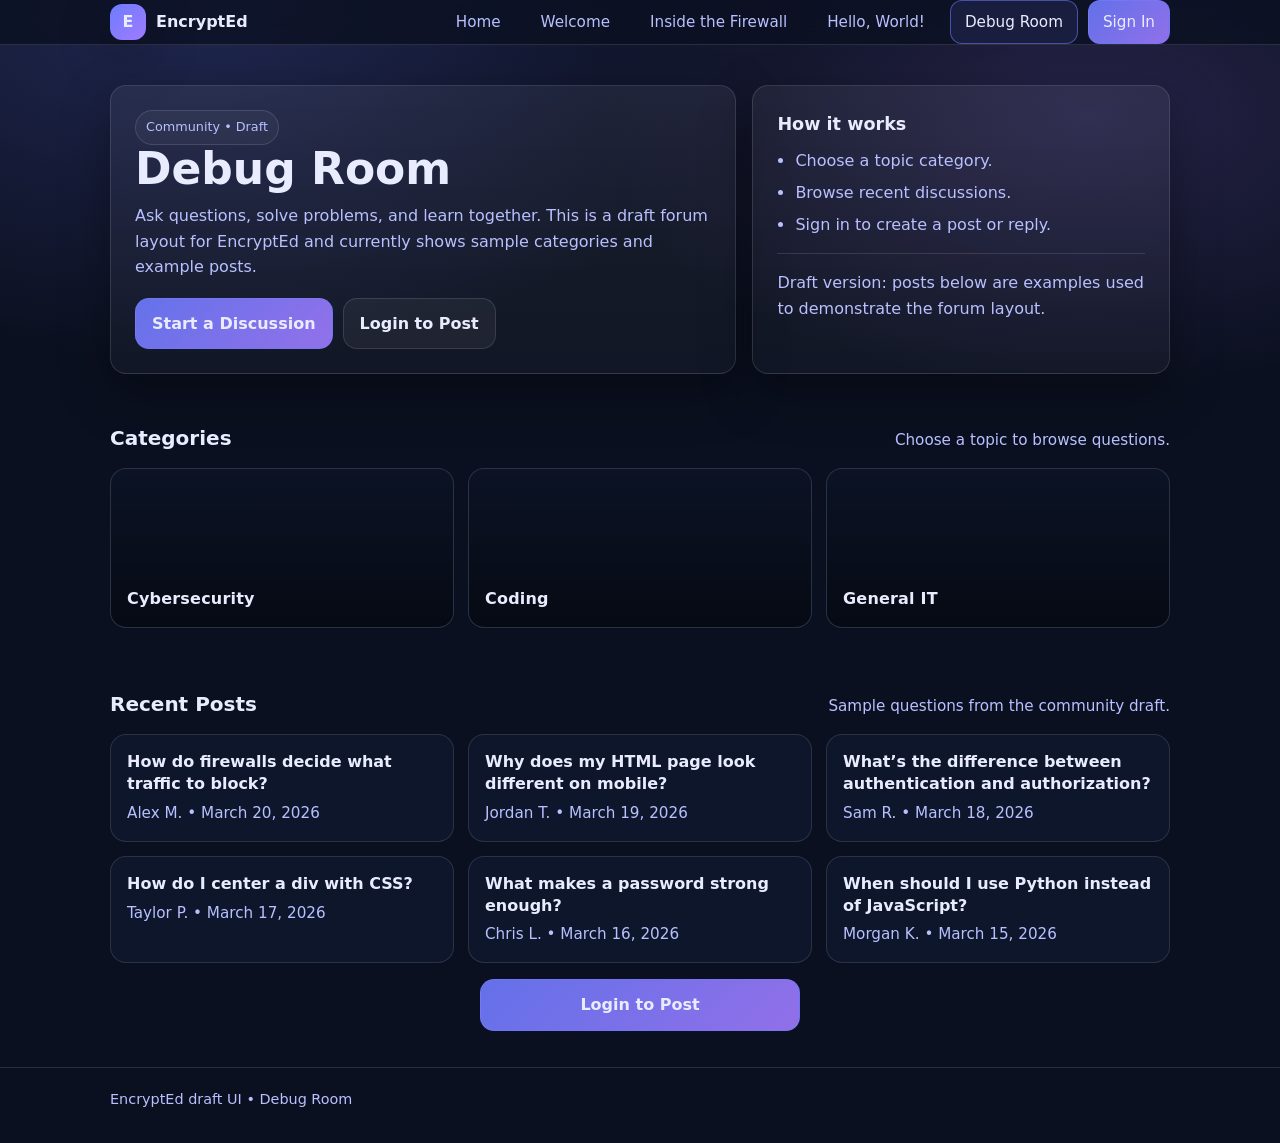
==== commit b137dcb9: "Add files via upload All pages now include Desktop Support.  Updated Sign-in and Debug Room pages " ====
--- a/debugroom.html
+++ b/debugroom.html
@@ -5,7 +5,7 @@
   <meta charset="utf-8">
   <meta name="viewport" content="width=device-width, initial-scale=1">
   <title>Debug Room | EncryptEd</title>
-  <link rel="stylesheet" href="styles.css">
+  <link rel="stylesheet" href="styles.css?v=2">
 </head>
 
 <body>
@@ -42,26 +42,29 @@
     <section class="hero">
       <div class="container hero-grid">
         <div class="hero-card">
-          <span class="badge">Community</span>
+          <span class="badge">Community • Draft</span>
           <h1>Debug Room</h1>
-          <p>Ask questions, solve problems, and learn together.</p>
+          <p>
+            Ask questions, solve problems, and learn together. This is a draft forum layout for
+            EncryptEd and currently shows sample categories and example posts.
+          </p>
 
           <div class="hero-actions">
-            <a class="btn primary" href="#">Start a Discussion</a>
-            <a class="btn" href="#">Login to Post</a>
+            <a class="btn primary" href="sign-in.html">Start a Discussion</a>
+            <a class="btn" href="sign-in.html">Login to Post</a>
           </div>
         </div>
 
         <aside class="hero-card" aria-label="Quick tips">
           <h2 class="aside-title">How it works</h2>
           <ul class="clean-list">
-            <li>Pick a category.</li>
-            <li>Search recent posts.</li>
-            <li>Start a new discussion if needed.</li>
+            <li>Choose a topic category.</li>
+            <li>Browse recent discussions.</li>
+            <li>Sign in to create a post or reply.</li>
           </ul>
           <hr class="hr">
           <p class="aside-note">
-            Keep posts clear and include screenshots/code when helpful.
+            Draft version: posts below are examples used to demonstrate the forum layout.
           </p>
         </aside>
       </div>
@@ -75,15 +78,15 @@
         </div>
 
         <div class="grid cols-3">
-          <a class="card cat cat--cybersecurity" href="#">
+          <a class="card cat cat--cybersecurity" href="sign-in.html">
             <span class="cat__label">Cybersecurity</span>
           </a>
 
-          <a class="card cat cat--coding" href="#">
+          <a class="card cat cat--coding" href="sign-in.html">
             <span class="cat__label">Coding</span>
           </a>
 
-          <a class="card cat cat--plain" href="#">
+          <a class="card cat cat--plain" href="sign-in.html">
             <span class="cat__label">General IT</span>
           </a>
         </div>
@@ -94,38 +97,43 @@
       <div class="container">
         <div class="section-title">
           <h2>Recent Posts</h2>
-          <p>Latest questions from the community.</p>
+          <p>Sample questions from the community draft.</p>
         </div>
 
         <div class="grid post-grid">
           <article class="card post">
-            <h3>Post Title</h3>
-            <p class="post__meta">Author Name • Date</p>
+            <h3>How do firewalls decide what traffic to block?</h3>
+            <p class="post__meta">Alex M. • March 20, 2026</p>
           </article>
 
           <article class="card post">
-            <h3>Post Title</h3>
-            <p class="post__meta">Author Name • Date</p>
+            <h3>Why does my HTML page look different on mobile?</h3>
+            <p class="post__meta">Jordan T. • March 19, 2026</p>
           </article>
 
           <article class="card post">
-            <h3>Post Title</h3>
-            <p class="post__meta">Author Name • Date</p>
+            <h3>What’s the difference between authentication and authorization?</h3>
+            <p class="post__meta">Sam R. • March 18, 2026</p>
           </article>
 
           <article class="card post">
-            <h3>Post Title</h3>
-            <p class="post__meta">Author Name • Date</p>
+            <h3>How do I center a div with CSS?</h3>
+            <p class="post__meta">Taylor P. • March 17, 2026</p>
           </article>
 
           <article class="card post">
-            <h3>Post Title</h3>
-            <p class="post__meta">Author Name • Date</p>
+            <h3>What makes a password strong enough?</h3>
+            <p class="post__meta">Chris L. • March 16, 2026</p>
+          </article>
+
+          <article class="card post">
+            <h3>When should I use Python instead of JavaScript?</h3>
+            <p class="post__meta">Morgan K. • March 15, 2026</p>
           </article>
         </div>
 
         <div class="center-actions">
-          <a class="btn primary" href="#">Login to Post</a>
+          <a class="btn primary" href="sign-in.html">Login to Post</a>
         </div>
       </div>
     </section>
@@ -138,17 +146,19 @@
   </footer>
 
   <script>
-    const menuToggle = document.querySelector(".menu-toggle");
-    const nav = document.querySelector("#primary-nav");
+    document.addEventListener("DOMContentLoaded", function () {
+      const menuToggle = document.querySelector(".menu-toggle");
+      const nav = document.querySelector("#primary-nav");
 
-    if (menuToggle && nav) {
-      menuToggle.addEventListener("click", function () {
-        const isOpen = nav.classList.toggle("nav-open");
-        menuToggle.setAttribute("aria-expanded", isOpen ? "true" : "false");
-        menuToggle.setAttribute("aria-label", isOpen ? "Close menu" : "Open menu");
-        menuToggle.textContent = isOpen ? "✕" : "☰";
-      });
-    }
+      if (menuToggle && nav) {
+        menuToggle.addEventListener("click", function () {
+          const isOpen = nav.classList.toggle("nav-open");
+          menuToggle.setAttribute("aria-expanded", isOpen ? "true" : "false");
+          menuToggle.setAttribute("aria-label", isOpen ? "Close menu" : "Open menu");
+          menuToggle.textContent = isOpen ? "✕" : "☰";
+        });
+      }
+    });
   </script>
 </body>
 </html>
--- a/styles.css
+++ b/styles.css
@@ -556,4 +556,50 @@
   .hero-card{
     padding:24px;
   }
+}
+
+.form{
+  display:grid;
+  gap:14px;
+}
+
+.field{
+  display:grid;
+  gap:8px;
+}
+
+.field label{
+  font-weight:600;
+  color:var(--text);
+}
+
+.field input[type="email"],
+.field input[type="password"],
+.field input[type="text"]{
+  width:100%;
+  min-height:44px;
+  padding:12px 14px;
+  border:1px solid var(--border);
+  border-radius:12px;
+  background:rgba(255,255,255,.05);
+  color:var(--text);
+  font:inherit;
+}
+
+.field input::placeholder{
+  color:var(--muted);
+}
+
+.field input:focus{
+  outline:none;
+  border-color:rgba(109,124,255,.7);
+  box-shadow:0 0 0 3px rgba(109,124,255,.18);
+}
+
+.field input[type="checkbox"]{
+  margin-right:8px;
+}
+
+.auth-shell{
+  max-width:760px;
 }
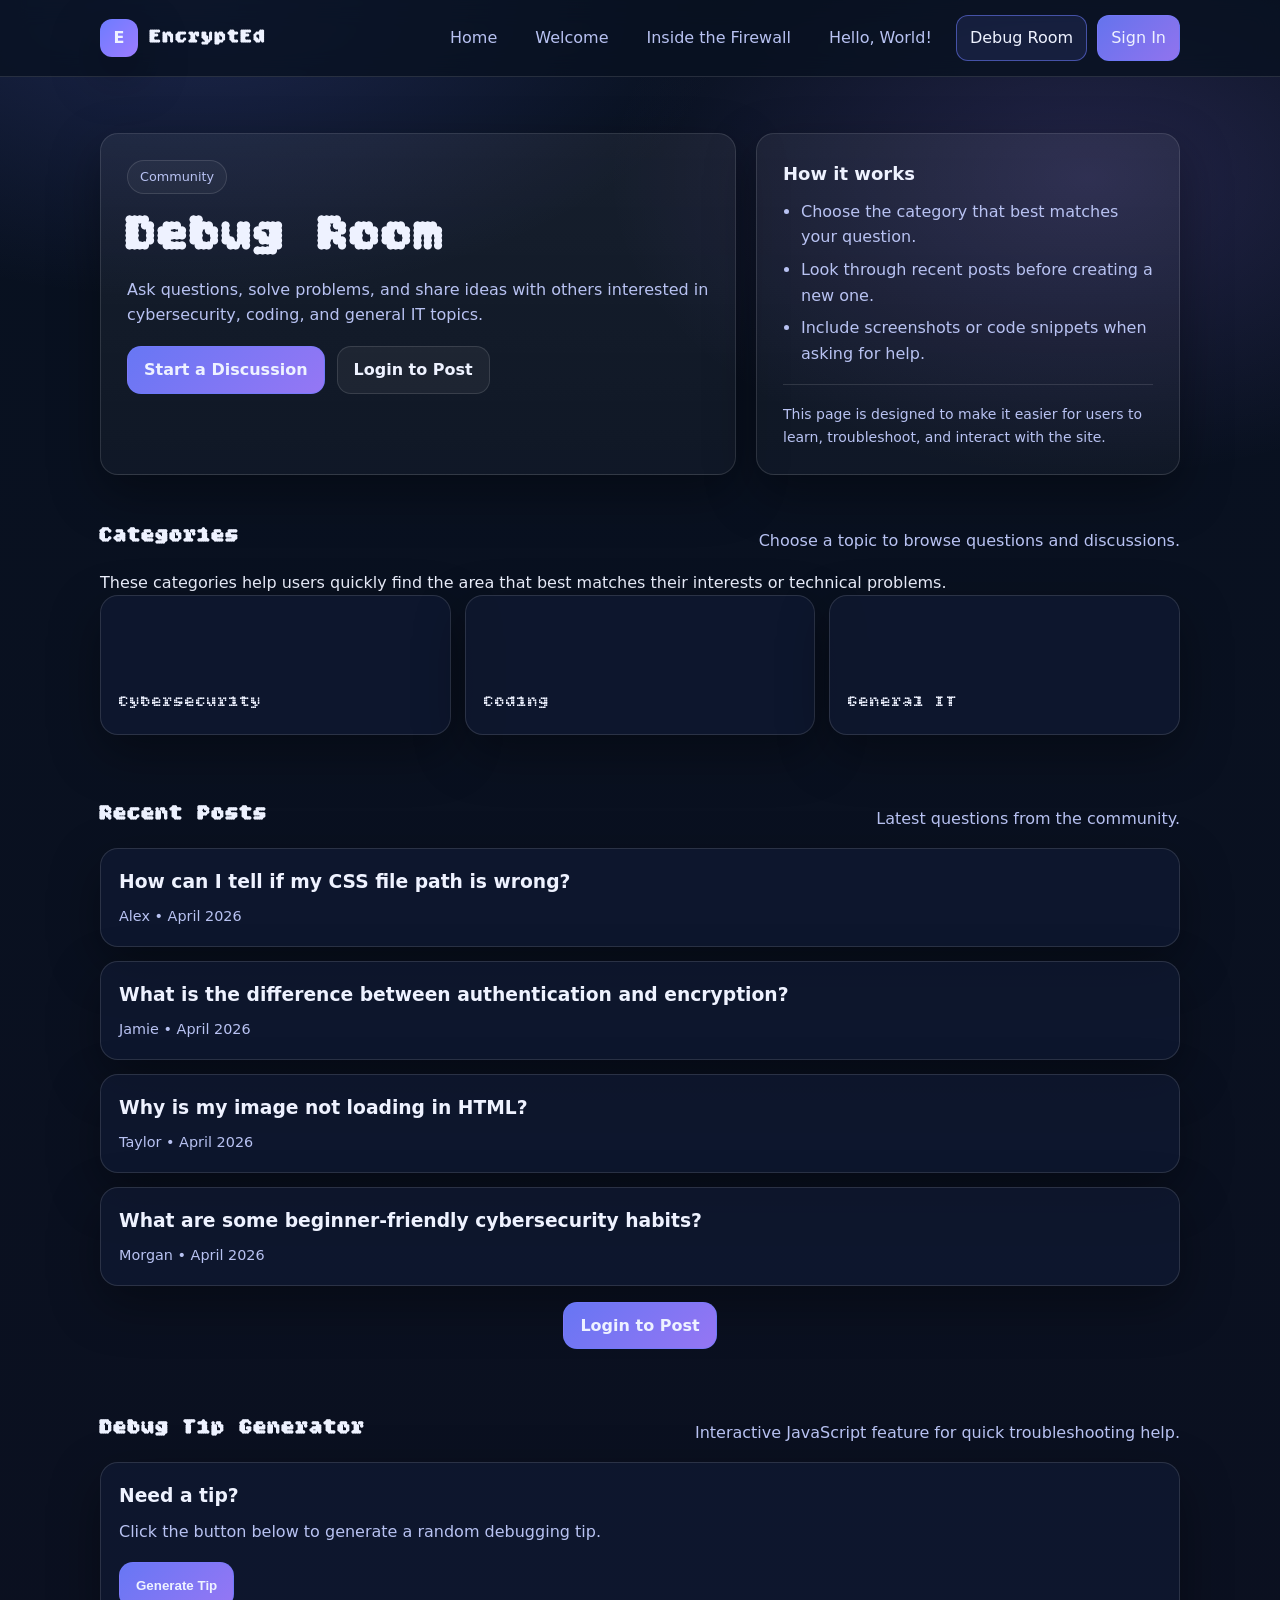
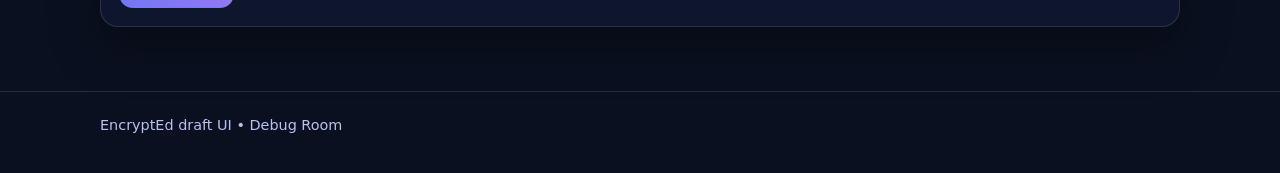
==== commit e7e2aea2: "Add files via upload" ====
--- a/debugroom.html
+++ b/debugroom.html
@@ -1,164 +1,189 @@
-<!doctype html>
-<html lang="en">
-<head>
-  <!-- Author: Japheth Troche -->
-  <meta charset="utf-8">
-  <meta name="viewport" content="width=device-width, initial-scale=1">
-  <title>Debug Room | EncryptEd</title>
-  <link rel="stylesheet" href="styles.css?v=2">
-</head>
-
-<body>
-  <a class="skip-link" href="#main">Skip to content</a>
-
-  <header class="site-header">
-    <div class="container header-inner">
-      <a class="brand" href="index.html">
-        <span class="brand-badge" aria-hidden="true">E</span>
-        <span>EncryptEd</span>
-      </a>
-
-      <button
-        class="menu-toggle"
-        type="button"
-        aria-expanded="false"
-        aria-controls="primary-nav"
-        aria-label="Open menu">
-        ☰
-      </button>
-
-      <nav class="nav" id="primary-nav" aria-label="Primary navigation">
-        <a href="index.html">Home</a>
-        <a href="welcome-encrypted.html">Welcome</a>
-        <a href="inside-firewall.html">Inside the Firewall</a>
-        <a href="helloworld.html">Hello, World!</a>
-        <a href="debugroom.html" aria-current="page">Debug Room</a>
-        <a href="sign-in.html" class="nav-cta">Sign In</a>
-      </nav>
-    </div>
-  </header>
-
-  <main id="main">
-    <section class="hero">
-      <div class="container hero-grid">
-        <div class="hero-card">
-          <span class="badge">Community • Draft</span>
-          <h1>Debug Room</h1>
-          <p>
-            Ask questions, solve problems, and learn together. This is a draft forum layout for
-            EncryptEd and currently shows sample categories and example posts.
-          </p>
-
-          <div class="hero-actions">
-            <a class="btn primary" href="sign-in.html">Start a Discussion</a>
-            <a class="btn" href="sign-in.html">Login to Post</a>
-          </div>
-        </div>
-
-        <aside class="hero-card" aria-label="Quick tips">
-          <h2 class="aside-title">How it works</h2>
-          <ul class="clean-list">
-            <li>Choose a topic category.</li>
-            <li>Browse recent discussions.</li>
-            <li>Sign in to create a post or reply.</li>
-          </ul>
-          <hr class="hr">
-          <p class="aside-note">
-            Draft version: posts below are examples used to demonstrate the forum layout.
-          </p>
-        </aside>
-      </div>
-    </section>
-
-    <section class="section">
-      <div class="container">
-        <div class="section-title">
-          <h2>Categories</h2>
-          <p>Choose a topic to browse questions.</p>
-        </div>
-
-        <div class="grid cols-3">
-          <a class="card cat cat--cybersecurity" href="sign-in.html">
-            <span class="cat__label">Cybersecurity</span>
-          </a>
-
-          <a class="card cat cat--coding" href="sign-in.html">
-            <span class="cat__label">Coding</span>
-          </a>
-
-          <a class="card cat cat--plain" href="sign-in.html">
-            <span class="cat__label">General IT</span>
-          </a>
-        </div>
-      </div>
-    </section>
-
-    <section class="section">
-      <div class="container">
-        <div class="section-title">
-          <h2>Recent Posts</h2>
-          <p>Sample questions from the community draft.</p>
-        </div>
-
-        <div class="grid post-grid">
-          <article class="card post">
-            <h3>How do firewalls decide what traffic to block?</h3>
-            <p class="post__meta">Alex M. • March 20, 2026</p>
-          </article>
-
-          <article class="card post">
-            <h3>Why does my HTML page look different on mobile?</h3>
-            <p class="post__meta">Jordan T. • March 19, 2026</p>
-          </article>
-
-          <article class="card post">
-            <h3>What’s the difference between authentication and authorization?</h3>
-            <p class="post__meta">Sam R. • March 18, 2026</p>
-          </article>
-
-          <article class="card post">
-            <h3>How do I center a div with CSS?</h3>
-            <p class="post__meta">Taylor P. • March 17, 2026</p>
-          </article>
-
-          <article class="card post">
-            <h3>What makes a password strong enough?</h3>
-            <p class="post__meta">Chris L. • March 16, 2026</p>
-          </article>
-
-          <article class="card post">
-            <h3>When should I use Python instead of JavaScript?</h3>
-            <p class="post__meta">Morgan K. • March 15, 2026</p>
-          </article>
-        </div>
-
-        <div class="center-actions">
-          <a class="btn primary" href="sign-in.html">Login to Post</a>
-        </div>
-      </div>
-    </section>
-  </main>
-
-  <footer class="site-footer">
-    <div class="container">
-      <p class="footer-text">EncryptEd draft UI • Debug Room</p>
-    </div>
-  </footer>
-
-  <script>
-    document.addEventListener("DOMContentLoaded", function () {
-      const menuToggle = document.querySelector(".menu-toggle");
-      const nav = document.querySelector("#primary-nav");
-
-      if (menuToggle && nav) {
-        menuToggle.addEventListener("click", function () {
-          const isOpen = nav.classList.toggle("nav-open");
-          menuToggle.setAttribute("aria-expanded", isOpen ? "true" : "false");
-          menuToggle.setAttribute("aria-label", isOpen ? "Close menu" : "Open menu");
-          menuToggle.textContent = isOpen ? "✕" : "☰";
-        });
-      }
-    });
-  </script>
-</body>
+<!doctype html>
+<html lang="en">
+<head>
+  <!-- Author: Japheth Troche -->
+  <meta charset="utf-8">
+  <meta name="viewport" content="width=device-width, initial-scale=1">
+  <title>Debug Room | EncryptEd</title>
+  <link rel="stylesheet" href="styles.css">
+</head>
+<body>
+  <a class="skip-link" href="#main">Skip to content</a>
+
+  <header class="site-header">
+    <div class="container header-inner">
+      <a class="brand" href="index.html">
+        <span class="brand-badge" aria-hidden="true">E</span>
+        <span class="brand-text">EncryptEd</span>
+      </a>
+
+      <nav class="nav" aria-label="Primary navigation">
+        <a href="index.html">Home</a>
+        <a href="welcome-encrypted.html">Welcome</a>
+        <a href="inside-firewall.html">Inside the Firewall</a>
+        <a href="helloworld.html">Hello, World!</a>
+        <a href="debugroom.html" aria-current="page">Debug Room</a>
+        <a href="sign-in.html" class="nav-cta">Sign In</a>
+      </nav>
+    </div>
+  </header>
+
+  <main id="main">
+  <section class="hero">
+    <div class="container hero-grid">
+      <div class="hero-card">
+        <span class="badge">Community</span>
+        <h1>Debug Room</h1>
+        <p>
+          Ask questions, solve problems, and share ideas with others interested in
+          cybersecurity, coding, and general IT topics.
+        </p>
+
+        <div class="hero-actions">
+          <a class="btn primary" href="#">Start a Discussion</a>
+          <a class="btn" href="sign-in.html">Login to Post</a>
+        </div>
+      </div>
+
+      <aside class="hero-card" aria-label="Quick tips">
+        <h2 style="margin:0 0 10px; font-size:18px;">How it works</h2>
+        <ul class="clean-list">
+          <li>Choose the category that best matches your question.</li>
+          <li>Look through recent posts before creating a new one.</li>
+          <li>Include screenshots or code snippets when asking for help.</li>
+        </ul>
+        <hr class="hr">
+        <p style="margin:0; color:var(--muted); font-size:14px;">
+          This page is designed to make it easier for users to learn, troubleshoot,
+          and interact with the site.
+        </p>
+      </aside>
+    </div>
+  </section>
+
+  <section class="section">
+    <div class="container">
+      <div class="section-title">
+        <h2>Categories</h2>
+        <p>Choose a topic to browse questions and discussions.</p>
+      </div>
+
+      <p class="section-intro">
+        These categories help users quickly find the area that best matches their
+        interests or technical problems.
+      </p>
+
+      <div class="grid cols-3">
+        <a class="card cat" href="#" style="background-image:url('images/cybersecurity.jpg');">
+          <span class="cat__label">Cybersecurity</span>
+        </a>
+
+        <a class="card cat" href="#" style="background-image:url('images/coding.jpg');">
+          <span class="cat__label">Coding</span>
+        </a>
+
+        <a class="card cat" href="#" style="background-image:url('images/genit.jpg');">
+          <span class="cat__label">General IT</span>
+        </a>
+      </div>
+    </div>
+  </section>
+
+  <section class="section">
+    <div class="container">
+      <div class="section-title">
+        <h2>Recent Posts</h2>
+        <p>Latest questions from the community.</p>
+      </div>
+
+      <div class="grid">
+  <a class="card post" href="post-css-path.html">
+    <h3>How can I tell if my CSS file path is wrong?</h3>
+    <p class="post__meta">Alex • April 2026</p>
+  </a>
+
+  <a class="card post" href="post-auth-vs-encryption.html">
+    <h3>What is the difference between authentication and encryption?</h3>
+    <p class="post__meta">Jamie • April 2026</p>
+  </a>
+
+  <a class="card post" href="post-image-loading.html">
+    <h3>Why is my image not loading in HTML?</h3>
+    <p class="post__meta">Taylor • April 2026</p>
+  </a>
+
+  <a class="card post" href="post-cyber-habits.html">
+    <h3>What are some beginner-friendly cybersecurity habits?</h3>
+    <p class="post__meta">Morgan • April 2026</p>
+  </a>
+</div>
+
+      <div class="center-actions">
+        <a class="btn primary" href="sign-in.html">Login to Post</a>
+      </div>
+    </div>
+  </section>
+
+  <section class="section">
+    <div class="container">
+      <div class="section-title">
+        <h2>Debug Tip Generator</h2>
+        <p>Interactive JavaScript feature for quick troubleshooting help.</p>
+      </div>
+
+      <div class="card tip-box">
+        <h3 id="tipTitle" class="tip-title">Need a tip?</h3>
+        <p id="tipText" class="tip-text">
+          Click the button below to generate a random debugging tip.
+        </p>
+
+        <div class="hero-actions">
+          <button class="btn primary" type="button" onclick="generateTip()">Generate Tip</button>
+        </div>
+      </div>
+    </div>
+  </section>
+</main>
+
+<script>
+  // Name: Japheth Troche
+  // Date: April 19, 2026
+
+  const debugTips = [
+    {
+      title: "Check file paths",
+      text: "If CSS, images, or links do not load, make sure the file names and folder paths match exactly."
+    },
+    {
+      title: "Validate your HTML",
+      text: "A missing closing tag can affect the layout of an entire page."
+    },
+    {
+      title: "Use browser tools",
+      text: "Inspect Element and the Console can help you find styling and script errors quickly."
+    },
+    {
+      title: "Test one change at a time",
+      text: "Making one change at a time makes it easier to find what caused a problem."
+    },
+    {
+      title: "Keep names clear",
+      text: "Using clear class names and file names makes your code easier to understand and debug."
+    }
+  ];
+
+  function generateTip() {
+    const randomIndex = Math.floor(Math.random() * debugTips.length);
+    document.getElementById("tipTitle").textContent = debugTips[randomIndex].title;
+    document.getElementById("tipText").textContent = debugTips[randomIndex].text;
+  }
+</script>
+  </main>
+
+  <footer class="site-footer">
+    <div class="container">
+      <p>EncryptEd draft UI • Debug Room</p>
+    </div>
+  </footer>
+</body>
 </html>
--- a/styles.css
+++ b/styles.css
@@ -1,605 +1,590 @@
-:root{
-  --bg:#0b1020;
-  --panel:#101a33;
-  --text:#e9ecff;
-  --muted:#b8c0ff;
-  --border:rgba(255,255,255,.12);
-  --primary:#6d7cff;
-  --primary2:#a07bff;
-  --radius:16px;
-  --shadow:0 18px 50px rgba(0,0,0,.35);
-  --container:1100px;
-}
-
-*,
-*::before,
-*::after{
-  box-sizing:border-box;
-}
-
-html{
-  color-scheme:dark;
-  -webkit-text-size-adjust:100%;
-}
-
-body{
-  margin:0;
-  min-width:0;
-  overflow-x:hidden;
-  font-family:system-ui,-apple-system,Segoe UI,Roboto,Helvetica,Arial,sans-serif;
-  background:
-    radial-gradient(1000px 600px at 15% 0%, rgba(109,124,255,.22), transparent 60%),
-    radial-gradient(900px 500px at 85% 10%, rgba(160,123,255,.18), transparent 55%),
-    var(--bg);
-  color:var(--text);
-  line-height:1.6;
-  font-size:16px;
-}
-
-a{
-  color:inherit;
-}
-
-img{
-  display:block;
-  max-width:100%;
-  height:auto;
-}
-
-.container{
-  width:min(100%, var(--container));
-  margin:0 auto;
-  padding:0 16px;
-}
-
-/* Header */
-.site-header{
-  position:sticky;
-  top:0;
-  z-index:50;
-  backdrop-filter:blur(10px);
-  background:rgba(11,16,32,.78);
-  border-bottom:1px solid var(--border);
-}
-
-.header-inner{
-  display:flex;
-  flex-wrap:wrap;
-  align-items:center;
-  justify-content:space-between;
-  gap:14px;
-  padding:14px 0;
-}
-
-.brand{
-  display:inline-flex;
-  align-items:center;
-  gap:10px;
-  text-decoration:none;
-  font-weight:800;
-}
-
-.brand-badge{
-  width:36px;
-  height:36px;
-  border-radius:12px;
-  display:grid;
-  place-items:center;
-  background:linear-gradient(135deg,var(--primary),var(--primary2));
-  box-shadow:var(--shadow);
-  font-weight:900;
-}
-
-.menu-toggle{
-  display:inline-flex;
-  align-items:center;
-  justify-content:center;
-  width:44px;
-  height:44px;
-  padding:0;
-  border:1px solid var(--border);
-  border-radius:12px;
-  background:rgba(255,255,255,.05);
-  color:var(--text);
-  font-size:1.4rem;
-  cursor:pointer;
-}
-
-.menu-toggle:hover{
-  background:rgba(255,255,255,.08);
-}
-
-.nav{
-  display:none;
-  width:100%;
-  flex-direction:column;
-  gap:10px;
-  padding-top:6px;
-}
-
-.nav.nav-open{
-  display:flex;
-}
-
-.nav a{
-  text-decoration:none;
-  padding:12px 14px;
-  min-height:44px;
-  display:flex;
-  align-items:center;
-  border-radius:12px;
-  border:1px solid transparent;
-  color:var(--muted);
-  font-size:.95rem;
-  line-height:1.2;
-}
-
-.nav a:hover,
-.nav a:focus{
-  color:var(--text);
-  border-color:var(--border);
-  outline:none;
-}
-
-.nav a[aria-current="page"]{
-  color:var(--text);
-  border-color:rgba(109,124,255,.55);
-  background:rgba(109,124,255,.12);
-}
-
-.nav-cta{
-  border-color:rgba(109,124,255,.55) !important;
-  background:linear-gradient(135deg, rgba(109,124,255,.9), rgba(160,123,255,.9)) !important;
-  color:var(--text) !important;
-  justify-content:center;
-}
-
-/* Hero / general sections */
-.hero{
-  padding:28px 0 20px;
-}
-
-.hero-grid{
-  display:grid;
-  grid-template-columns:1fr;
-  gap:16px;
-  align-items:stretch;
-}
-
-.hero-card{
-  border:1px solid var(--border);
-  border-radius:var(--radius);
-  box-shadow:var(--shadow);
-  padding:20px;
-  background:linear-gradient(180deg, rgba(255,255,255,.06), rgba(255,255,255,.03));
-  min-width:0;
-}
-
-.hero h1{
-  margin:0 0 10px;
-  font-size:clamp(2rem, 6vw, 2.75rem);
-  line-height:1.1;
-}
-
-.hero p{
-  margin:0 0 18px;
-  color:var(--muted);
-  font-size:1rem;
-}
-
-.hero-actions{
-  display:flex;
-  flex-direction:column;
-  gap:10px;
-  margin-top:14px;
-}
-
-.section{
-  padding:24px 0 36px;
-}
-
-.section-title{
-  display:flex;
-  flex-direction:column;
-  align-items:flex-start;
-  gap:6px;
-  margin-bottom:14px;
-}
-
-.section-title h2{
-  margin:0;
-  font-size:1.25rem;
-}
-
-.section-title p{
-  margin:0;
-  color:var(--muted);
-  font-size:.95rem;
-}
-
-/* Page headings */
-.page-head{
-  margin-bottom:18px;
-}
-
-.page-title{
-  margin:0 0 8px;
-  font-size:clamp(2rem, 7vw, 3rem);
-  line-height:1.1;
-}
-
-.lead{
-  margin:0;
-  color:var(--muted);
-  max-width:70ch;
-  font-size:1rem;
-}
-
-/* Grid */
-.grid{
-  display:grid;
-  grid-template-columns:1fr;
-  gap:14px;
-}
-
-.grid.cols-2,
-.grid.cols-3,
-.post-grid,
-.lang-grid{
-  grid-template-columns:1fr;
-}
-
-/* Cards */
-.card{
-  border:1px solid var(--border);
-  background:rgba(16,26,51,.62);
-  border-radius:var(--radius);
-  padding:16px;
-  min-width:0;
-}
-
-.card h3{
-  margin:0 0 6px;
-  font-size:1rem;
-  line-height:1.35;
-}
-
-.card p{
-  margin:0;
-  color:var(--muted);
-  font-size:.95rem;
-}
-
-/* Buttons */
-.btn{
-  display:inline-flex;
-  align-items:center;
-  justify-content:center;
-  gap:8px;
-  width:100%;
-  min-height:44px;
-  padding:12px 16px;
-  border-radius:14px;
-  border:1px solid var(--border);
-  background:rgba(255,255,255,.05);
-  color:var(--text);
-  text-decoration:none;
-  font-weight:700;
-  text-align:center;
-}
-
-.btn:hover{
-  background:rgba(255,255,255,.08);
-}
-
-.btn.primary{
-  border-color:rgba(109,124,255,.55);
-  background:linear-gradient(135deg, rgba(109,124,255,.9), rgba(160,123,255,.9));
-}
-
-.btn.primary:hover{
-  filter:brightness(1.05);
-}
-
-/* Badge */
-.badge{
-  display:inline-flex;
-  align-items:center;
-  gap:8px;
-  padding:6px 10px;
-  border-radius:999px;
-  border:1px solid var(--border);
-  font-size:.8rem;
-  color:var(--muted);
-  background:rgba(255,255,255,.04);
-}
-
-/* Lists and helper text */
-.clean-list{
-  margin:10px 0 0;
-  padding-left:18px;
-  color:var(--muted);
-}
-
-.clean-list li{
-  margin:6px 0;
-}
-
-.hr{
-  border:none;
-  border-top:1px solid var(--border);
-  margin:16px 0;
-}
-
-.aside-title{
-  margin:0 0 10px;
-  font-size:1.1rem;
-}
-
-.aside-note{
-  margin:0;
-  color:var(--muted);
-  font-size:.92rem;
-}
-
-/* Hello World cards */
-.card--lang{
-  display:flex;
-  flex-direction:column;
-  gap:8px;
-}
-
-.card--lang h2{
-  margin:0 0 8px;
-  font-size:1.7rem;
-}
-
-.card--lang p{
-  margin:0 0 10px;
-  color:var(--muted);
-  font-size:1rem;
-}
-
-.card--lang .meta{
-  margin:0 0 12px;
-  color:var(--muted);
-  font-size:.95rem;
-}
-
-.code{
-  margin:0;
-  padding:12px;
-  border-radius:14px;
-  border:1px solid var(--border);
-  background:rgba(0,0,0,.25);
-  overflow-x:auto;
-  max-width:100%;
-  font-size:12px;
-  line-height:1.5;
-}
-
-.code code{
-  font-family:ui-monospace,SFMono-Regular,Menlo,Monaco,Consolas,"Liberation Mono",monospace;
-}
-
-/* Debug Room categories */
-.cat{
-  position:relative;
-  min-height:160px;
-  display:flex;
-  align-items:flex-end;
-  padding:16px;
-  text-decoration:none;
-  background-size:cover;
-  background-position:center;
-  background-repeat:no-repeat;
-  overflow:hidden;
-}
-
-.cat::before{
-  content:"";
-  position:absolute;
-  inset:0;
-  background:linear-gradient(180deg, rgba(0,0,0,.15), rgba(0,0,0,.55));
-}
-
-.cat__label{
-  position:relative;
-  z-index:1;
-  font-weight:900;
-  letter-spacing:.2px;
-  font-size:1rem;
-}
-
-.cat--cybersecurity{
-  background-image:url("images/cybersecurity.jpg");
-}
-
-.cat--coding{
-  background-image:url("images/coding.jpg");
-}
-
-.cat--plain{
-  background:rgba(16,26,51,.62);
-}
-
-/* Posts */
-.post h3{
-  margin:0 0 6px;
-  font-size:1rem;
-}
-
-.post__meta{
-  margin:0;
-  color:var(--muted);
-  font-size:.88rem;
-}
-
-/* Footer */
-.site-footer{
-  border-top:1px solid var(--border);
-  padding:20px 0 32px;
-  color:var(--muted);
-  font-size:.9rem;
-}
-
-.footer-text{
-  margin:0;
-}
-
-/* Center actions */
-.center-actions{
-  display:flex;
-  justify-content:center;
-  margin-top:16px;
-}
-
-.center-actions .btn{
-  width:100%;
-  max-width:320px;
-}
-
-/* Accessibility */
-.skip-link{
-  position:absolute;
-  left:-999px;
-  top:auto;
-  width:1px;
-  height:1px;
-  overflow:hidden;
-}
-
-.skip-link:focus{
-  position:absolute;
-  left:10px;
-  top:10px;
-  width:auto;
-  height:auto;
-  padding:8px 12px;
-  background:#111;
-  color:#fff;
-  z-index:1000;
-  border-radius:8px;
-}
-
-/* Small tablets */
-@media (min-width:600px){
-  .container{
-    padding:0 20px;
-  }
-
-  .hero{
-    padding:40px 0 24px;
-  }
-
-  .hero-actions{
-    flex-direction:row;
-    flex-wrap:wrap;
-  }
-
-  .btn{
-    width:auto;
-  }
-
-  .grid.cols-2,
-  .lang-grid,
-  .post-grid{
-    grid-template-columns:repeat(2, minmax(0, 1fr));
-  }
-}
-
-/* Tablets and desktop */
-@media (min-width:768px){
-  .menu-toggle{
-    display:none;
-  }
-
-  .header-inner{
-    flex-wrap:nowrap;
-    flex-direction:row;
-    align-items:center;
-    justify-content:space-between;
-  }
-
-  .nav{
-    display:flex !important;
-    width:auto;
-    flex-direction:row;
-    flex-wrap:wrap;
-    align-items:center;
-    justify-content:flex-end;
-    padding-top:0;
-  }
-
-  .section-title{
-    flex-direction:row;
-    align-items:baseline;
-    justify-content:space-between;
-    gap:16px;
-  }
-
-  .grid.cols-3{
-    grid-template-columns:repeat(3, minmax(0, 1fr));
-  }
-}
-
-/* Large screens */
-@media (min-width:900px){
-  .hero-grid{
-    grid-template-columns:1.2fr .8fr;
-  }
-
-  .post-grid{
-    grid-template-columns:repeat(3, minmax(0, 1fr));
-  }
-
-  .hero-card{
-    padding:24px;
-  }
-}
-
-.form{
-  display:grid;
-  gap:14px;
-}
-
-.field{
-  display:grid;
-  gap:8px;
-}
-
-.field label{
-  font-weight:600;
-  color:var(--text);
-}
-
-.field input[type="email"],
-.field input[type="password"],
-.field input[type="text"]{
-  width:100%;
-  min-height:44px;
-  padding:12px 14px;
-  border:1px solid var(--border);
-  border-radius:12px;
-  background:rgba(255,255,255,.05);
-  color:var(--text);
-  font:inherit;
-}
-
-.field input::placeholder{
-  color:var(--muted);
-}
-
-.field input:focus{
-  outline:none;
-  border-color:rgba(109,124,255,.7);
-  box-shadow:0 0 0 3px rgba(109,124,255,.18);
-}
-
-.field input[type="checkbox"]{
-  margin-right:8px;
-}
-
-.auth-shell{
-  max-width:760px;
+/* styles.css */
+@import url('https://fonts.googleapis.com/css2?family=Bitcount+Grid+Double:wght@400;700&display=swap');
+
+:root{
+  --bg:#081120;
+  --bg-soft:#0f1b34;
+  --panel:rgba(16,26,51,.78);
+  --panel-2:rgba(255,255,255,.05);
+  --text:#eef2ff;
+  --muted:#b8c2f2;
+  --border:rgba(255,255,255,.12);
+  --primary:#6d7cff;
+  --primary-2:#9d7cff;
+  --accent:#5ef2a8;
+  --danger:#ff7b93;
+  --shadow:0 18px 50px rgba(0,0,0,.35);
+  --radius:18px;
+  --container:1120px;
+  --display-font:"Bitcount Grid Double", system-ui, sans-serif;
+  --body-font:system-ui,-apple-system,BlinkMacSystemFont,"Segoe UI",Roboto,Helvetica,Arial,sans-serif;
+}
+
+*{
+  box-sizing:border-box;
+  margin:0;
+  padding:0;
+}
+
+html{
+  color-scheme:dark;
+  scroll-behavior:smooth;
+}
+
+body{
+  min-height:100vh;
+  font-family:var(--body-font);
+  color:var(--text);
+  line-height:1.6;
+  background:
+    radial-gradient(900px 500px at 15% 0%, rgba(109,124,255,.20), transparent 60%),
+    radial-gradient(800px 500px at 85% 10%, rgba(157,124,255,.18), transparent 60%),
+    linear-gradient(180deg, #081120 0%, #0b1020 100%);
+}
+
+a{
+  color:inherit;
+  text-decoration:none;
+}
+
+img{
+  max-width:100%;
+  display:block;
+}
+
+.container{
+  width:min(100%, var(--container));
+  margin:0 auto;
+  padding:0 20px;
+}
+
+.skip-link{
+  position:absolute;
+  left:-9999px;
+  top:auto;
+  width:1px;
+  height:1px;
+  overflow:hidden;
+}
+
+.skip-link:focus{
+  left:12px;
+  top:12px;
+  width:auto;
+  height:auto;
+  padding:10px 14px;
+  background:#111827;
+  color:#fff;
+  z-index:999;
+  border-radius:10px;
+}
+
+.site-header{
+  position:sticky;
+  top:0;
+  z-index:50;
+  background:rgba(8,17,32,.78);
+  backdrop-filter:blur(12px);
+  border-bottom:1px solid var(--border);
+}
+
+.header-inner{
+  min-height:76px;
+  display:flex;
+  align-items:center;
+  justify-content:space-between;
+  gap:20px;
+}
+
+.brand{
+  display:inline-flex;
+  align-items:center;
+  gap:12px;
+  font-weight:700;
+}
+
+.brand-badge{
+  width:38px;
+  height:38px;
+  border-radius:12px;
+  display:grid;
+  place-items:center;
+  font-weight:900;
+  background:linear-gradient(135deg, var(--primary), var(--primary-2));
+  box-shadow:var(--shadow);
+}
+
+.brand-text{
+  font-family:var(--display-font);
+  letter-spacing:1px;
+  font-size:1.2rem;
+}
+
+.nav{
+  display:flex;
+  flex-wrap:wrap;
+  justify-content:flex-end;
+  gap:10px;
+}
+
+.nav a{
+  padding:9px 13px;
+  border-radius:12px;
+  color:var(--muted);
+  border:1px solid transparent;
+  transition:.2s ease;
+}
+
+.nav a:hover,
+.nav a:focus{
+  color:var(--text);
+  border-color:var(--border);
+  outline:none;
+  background:rgba(255,255,255,.04);
+}
+
+.nav a[aria-current="page"]{
+  color:var(--text);
+  border-color:rgba(109,124,255,.55);
+  background:rgba(109,124,255,.12);
+}
+
+.nav-cta{
+  color:var(--text) !important;
+  border-color:rgba(109,124,255,.55) !important;
+  background:linear-gradient(135deg, rgba(109,124,255,.92), rgba(157,124,255,.92)) !important;
+}
+
+.hero,
+.page-section{
+  padding:56px 0 26px;
+}
+
+.hero-grid,
+.two-col{
+  display:grid;
+  grid-template-columns:1.2fr .8fr;
+  gap:20px;
+}
+
+.hero-card,
+.card,
+.auth-card{
+  border:1px solid var(--border);
+  border-radius:var(--radius);
+  background:linear-gradient(180deg, rgba(255,255,255,.06), rgba(255,255,255,.03));
+  box-shadow:var(--shadow);
+}
+
+.hero-card{
+  padding:26px;
+}
+
+.badge{
+  display:inline-flex;
+  align-items:center;
+  gap:8px;
+  margin-bottom:14px;
+  padding:6px 12px;
+  border-radius:999px;
+  border:1px solid var(--border);
+  background:rgba(255,255,255,.04);
+  color:var(--muted);
+  font-size:.8rem;
+}
+
+.hero h1,
+.page-title,
+.auth-title{
+  font-family:var(--display-font);
+  letter-spacing:1px;
+  line-height:1.1;
+}
+
+.hero h1{
+  font-size:clamp(2rem, 4vw, 3.2rem);
+  margin-bottom:12px;
+}
+
+.hero p,
+.lead,
+.section-title p,
+.card p,
+.helper,
+.clean-list{
+  color:var(--muted);
+}
+
+.hero-actions{
+  display:flex;
+  flex-wrap:wrap;
+  gap:12px;
+  margin-top:18px;
+}
+
+.btn{
+  display:inline-flex;
+  justify-content:center;
+  align-items:center;
+  gap:8px;
+  min-height:46px;
+  padding:10px 16px;
+  border-radius:14px;
+  border:1px solid var(--border);
+  background:rgba(255,255,255,.05);
+  color:var(--text);
+  font-weight:700;
+  transition:.2s ease;
+}
+
+.btn:hover{
+  transform:translateY(-1px);
+  background:rgba(255,255,255,.08);
+}
+
+.btn.primary{
+  border-color:rgba(109,124,255,.55);
+  background:linear-gradient(135deg, rgba(109,124,255,.95), rgba(157,124,255,.95));
+}
+
+.btn.secondary{
+  border-color:rgba(94,242,168,.35);
+  background:rgba(94,242,168,.08);
+}
+
+.section{
+  padding:18px 0 44px;
+}
+
+.section-title{
+  display:flex;
+  align-items:end;
+  justify-content:space-between;
+  gap:14px;
+  margin-bottom:16px;
+}
+
+.section-title h2{
+  font-family:var(--display-font);
+  letter-spacing:1px;
+  font-size:1.35rem;
+}
+
+.grid{
+  display:grid;
+  gap:14px;
+}
+
+.cols-2{
+  grid-template-columns:repeat(2, minmax(0,1fr));
+}
+
+.cols-3{
+  grid-template-columns:repeat(3, minmax(0,1fr));
+}
+
+.card{
+  padding:18px;
+  background:rgba(16,26,51,.72);
+}
+
+.card h3,
+.card h2{
+  margin-bottom:8px;
+}
+
+.page-head{
+  margin-bottom:18px;
+}
+
+.page-title{
+  font-size:clamp(2rem, 4vw, 3rem);
+  margin-bottom:10px;
+}
+
+.lead{
+  max-width:70ch;
+}
+
+.code{
+  margin-top:12px;
+  padding:14px;
+  border-radius:14px;
+  border:1px solid var(--border);
+  background:rgba(0,0,0,.28);
+  overflow:auto;
+  font-size:.85rem;
+}
+
+.code code{
+  font-family:ui-monospace,SFMono-Regular,Menlo,Monaco,Consolas,"Liberation Mono",monospace;
+}
+
+.clean-list{
+  padding-left:18px;
+}
+
+.clean-list li{
+  margin:7px 0;
+}
+
+.hr{
+  border:none;
+  border-top:1px solid var(--border);
+  margin:18px 0;
+}
+
+.cat{
+  position:relative;
+  min-height:140px;
+  display:flex;
+  align-items:end;
+  padding:18px;
+  border-radius:var(--radius);
+  overflow:hidden;
+  border:1px solid var(--border);
+  background-size:cover;
+  background-position:center;
+}
+
+.cat::before{
+  content:"";
+  position:absolute;
+  inset:0;
+  background:linear-gradient(180deg, rgba(0,0,0,.10), rgba(0,0,0,.65));
+}
+
+.cat__label{
+  position:relative;
+  z-index:1;
+  font-family:var(--display-font);
+  letter-spacing:1px;
+  font-size:1.05rem;
+}
+
+.cat--plain{
+  background:rgba(16,26,51,.72);
+}
+
+.post__meta,
+.meta{
+  font-size:.9rem;
+  color:var(--muted);
+}
+
+.center-actions{
+  display:flex;
+  justify-content:center;
+  margin-top:16px;
+}
+
+.auth-wrap{
+  min-height:calc(100vh - 160px);
+  display:grid;
+  place-items:center;
+  padding:30px 0 50px;
+}
+
+.auth-card{
+  width:min(100%, 470px);
+  padding:28px;
+  background:
+    linear-gradient(180deg, rgba(8,17,32,.80), rgba(8,17,32,.70)),
+    url('images/bg.jpg') center/cover no-repeat;
+}
+
+.auth-title{
+  text-align:center;
+  margin-bottom:8px;
+  font-size:2rem;
+}
+
+.auth-subtitle{
+  text-align:center;
+  color:var(--muted);
+  margin-bottom:20px;
+}
+
+.form{
+  display:grid;
+  gap:14px;
+}
+
+.form-input{
+  position:relative;
+}
+
+.form-input input{
+  width:100%;
+  min-height:50px;
+  border-radius:40px;
+  border:2px solid rgba(255,255,255,.18);
+  background:rgba(255,255,255,.04);
+  color:var(--text);
+  padding:0 18px;
+  outline:none;
+}
+
+.form-input input::placeholder{
+  color:#dbe3ff;
+  opacity:.85;
+}
+
+.form-input input:focus{
+  border-color:rgba(109,124,255,.65);
+  box-shadow:0 0 0 4px rgba(109,124,255,.12);
+}
+
+.checkbox-row{
+  display:flex;
+  align-items:center;
+  gap:10px;
+  color:var(--muted);
+  font-size:.95rem;
+}
+
+.helper{
+  font-size:.92rem;
+}
+
+.site-footer{
+  border-top:1px solid var(--border);
+  color:var(--muted);
+  font-size:.9rem;
+  padding:22px 0 36px;
+  margin-top:20px;
+}
+
+@media (max-width:900px){
+  .hero-grid,
+  .two-col,
+  .cols-2,
+  .cols-3{
+    grid-template-columns:1fr;
+  }
+
+  .header-inner{
+    align-items:flex-start;
+    padding:14px 0;
+    flex-direction:column;
+  }
+
+  .nav{
+    justify-content:flex-start;
+  }
+}
+
+.post{
+  display:block;
+  text-decoration:none;
+}
+
+.post:hover{
+  transform:translateY(-4px);
+}
+
+.discussion-wrap{
+  display:grid;
+  gap:18px;
+}
+
+.discussion-main{
+  display:grid;
+  gap:16px;
+}
+
+.reply-box,
+.reply-card{
+  border:1px solid var(--border);
+  border-radius:var(--radius);
+  background:rgba(16,26,51,.72);
+  padding:18px;
+}
+
+.reply-box textarea{
+  width:100%;
+  min-height:120px;
+  margin-top:10px;
+  padding:14px;
+  border-radius:14px;
+  border:1px solid var(--border);
+  background:rgba(255,255,255,.04);
+  color:var(--text);
+  resize:none;
+  font-family:inherit;
+}
+
+.reply-meta{
+  color:var(--muted);
+  font-size:14px;
+  margin-bottom:8px;
+}
+
+.reply-actions{
+  margin-top:12px;
+  color:var(--muted);
+  font-size:14px;
+}
+
+.back-link{
+  display:inline-block;
+  margin-bottom:14px;
+  color:var(--muted);
+}
+
+.back-link:hover{
+  color:var(--text);
+}
+
+/* ===== CATEGORY CARDS (FORCE HOVER FIX + NEON EFFECT) ===== */
+
+.cat {
+  position: relative;
+  cursor: pointer;
+  overflow: hidden;
+
+  transition: 
+    transform 0.25s ease,
+    box-shadow 0.25s ease,
+    filter 0.25s ease;
+}
+
+/* overlay for glow effect */
+.cat::before {
+  content: "";
+  position: absolute;
+  inset: 0;
+  background: rgba(0, 150, 255, 0);
+  transition: background 0.25s ease;
+  z-index: 1;
+}
+
+/* make sure text stays above glow */
+.cat__label {
+  position: relative;
+  z-index: 2;
+  transition: letter-spacing 0.2s ease, text-shadow 0.2s ease;
+}
+
+/* 🔥 HOVER EFFECT */
+.cat:hover {
+  transform: translateY(-6px) scale(1.03);
+  box-shadow:
+    0 0 15px rgba(0, 150, 255, 0.5),
+    0 0 30px rgba(0, 150, 255, 0.3),
+    0 10px 40px rgba(0, 0, 0, 0.5);
+  filter: brightness(1.1);
+}
+
+/* neon overlay glow */
+.cat:hover::before {
+  background: rgba(0, 150, 255, 0.15);
+}
+
+/* text glow */
+.cat:hover .cat__label {
+  letter-spacing: 0.6px;
+  text-shadow:
+    0 0 8px rgba(0, 150, 255, 0.8),
+    0 0 16px rgba(0, 150, 255, 0.6);
 }
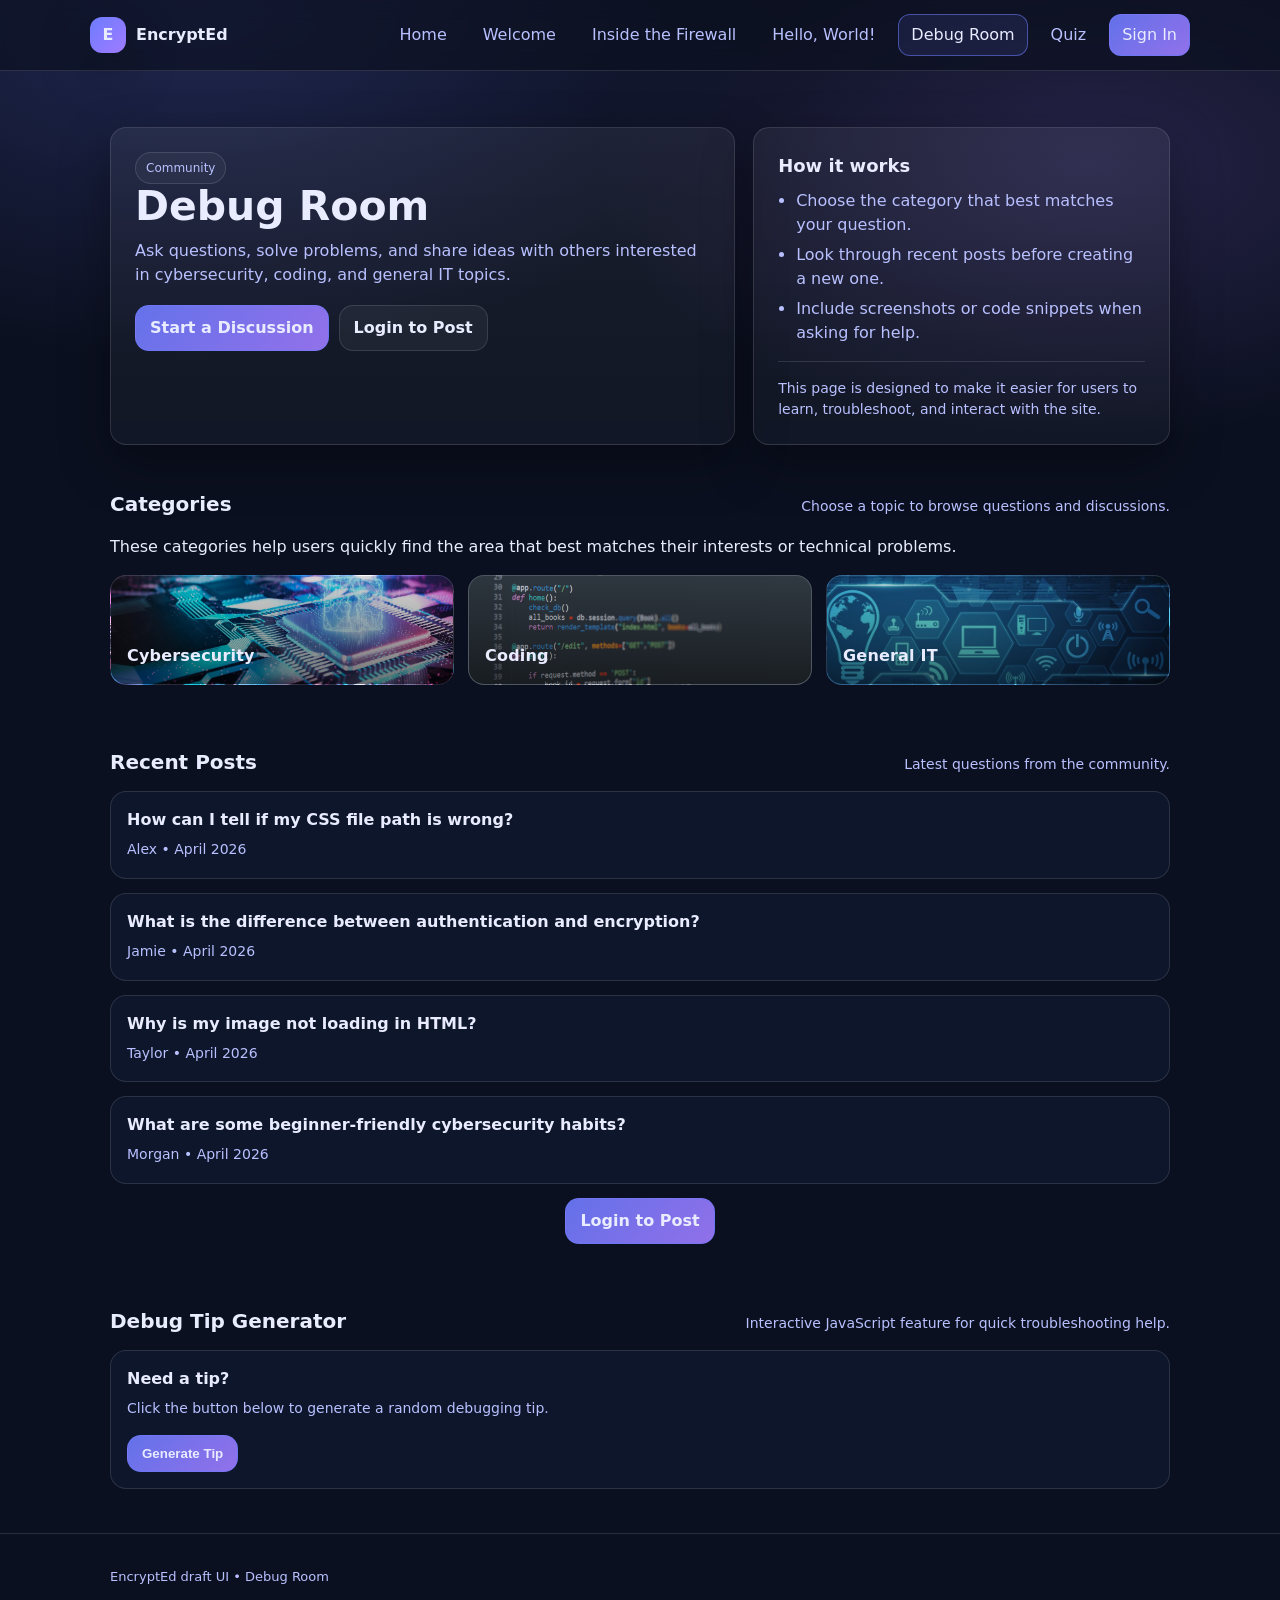
==== commit 15613e02: "Add files via upload" ====
--- a/debugroom.html
+++ b/debugroom.html
@@ -1,189 +1,212 @@
-<!doctype html>
-<html lang="en">
-<head>
-  <!-- Author: Japheth Troche -->
-  <meta charset="utf-8">
-  <meta name="viewport" content="width=device-width, initial-scale=1">
-  <title>Debug Room | EncryptEd</title>
-  <link rel="stylesheet" href="styles.css">
-</head>
-<body>
-  <a class="skip-link" href="#main">Skip to content</a>
-
-  <header class="site-header">
-    <div class="container header-inner">
-      <a class="brand" href="index.html">
-        <span class="brand-badge" aria-hidden="true">E</span>
-        <span class="brand-text">EncryptEd</span>
-      </a>
-
-      <nav class="nav" aria-label="Primary navigation">
-        <a href="index.html">Home</a>
-        <a href="welcome-encrypted.html">Welcome</a>
-        <a href="inside-firewall.html">Inside the Firewall</a>
-        <a href="helloworld.html">Hello, World!</a>
-        <a href="debugroom.html" aria-current="page">Debug Room</a>
-        <a href="sign-in.html" class="nav-cta">Sign In</a>
-      </nav>
-    </div>
-  </header>
-
-  <main id="main">
-  <section class="hero">
-    <div class="container hero-grid">
-      <div class="hero-card">
-        <span class="badge">Community</span>
-        <h1>Debug Room</h1>
-        <p>
-          Ask questions, solve problems, and share ideas with others interested in
-          cybersecurity, coding, and general IT topics.
-        </p>
-
-        <div class="hero-actions">
-          <a class="btn primary" href="#">Start a Discussion</a>
-          <a class="btn" href="sign-in.html">Login to Post</a>
-        </div>
-      </div>
-
-      <aside class="hero-card" aria-label="Quick tips">
-        <h2 style="margin:0 0 10px; font-size:18px;">How it works</h2>
-        <ul class="clean-list">
-          <li>Choose the category that best matches your question.</li>
-          <li>Look through recent posts before creating a new one.</li>
-          <li>Include screenshots or code snippets when asking for help.</li>
-        </ul>
-        <hr class="hr">
-        <p style="margin:0; color:var(--muted); font-size:14px;">
-          This page is designed to make it easier for users to learn, troubleshoot,
-          and interact with the site.
-        </p>
-      </aside>
-    </div>
-  </section>
-
-  <section class="section">
-    <div class="container">
-      <div class="section-title">
-        <h2>Categories</h2>
-        <p>Choose a topic to browse questions and discussions.</p>
-      </div>
-
-      <p class="section-intro">
-        These categories help users quickly find the area that best matches their
-        interests or technical problems.
-      </p>
-
-      <div class="grid cols-3">
-        <a class="card cat" href="#" style="background-image:url('images/cybersecurity.jpg');">
-          <span class="cat__label">Cybersecurity</span>
-        </a>
-
-        <a class="card cat" href="#" style="background-image:url('images/coding.jpg');">
-          <span class="cat__label">Coding</span>
-        </a>
-
-        <a class="card cat" href="#" style="background-image:url('images/genit.jpg');">
-          <span class="cat__label">General IT</span>
-        </a>
-      </div>
-    </div>
-  </section>
-
-  <section class="section">
-    <div class="container">
-      <div class="section-title">
-        <h2>Recent Posts</h2>
-        <p>Latest questions from the community.</p>
-      </div>
-
-      <div class="grid">
-  <a class="card post" href="post-css-path.html">
-    <h3>How can I tell if my CSS file path is wrong?</h3>
-    <p class="post__meta">Alex • April 2026</p>
-  </a>
-
-  <a class="card post" href="post-auth-vs-encryption.html">
-    <h3>What is the difference between authentication and encryption?</h3>
-    <p class="post__meta">Jamie • April 2026</p>
-  </a>
-
-  <a class="card post" href="post-image-loading.html">
-    <h3>Why is my image not loading in HTML?</h3>
-    <p class="post__meta">Taylor • April 2026</p>
-  </a>
-
-  <a class="card post" href="post-cyber-habits.html">
-    <h3>What are some beginner-friendly cybersecurity habits?</h3>
-    <p class="post__meta">Morgan • April 2026</p>
-  </a>
-</div>
-
-      <div class="center-actions">
-        <a class="btn primary" href="sign-in.html">Login to Post</a>
-      </div>
-    </div>
-  </section>
-
-  <section class="section">
-    <div class="container">
-      <div class="section-title">
-        <h2>Debug Tip Generator</h2>
-        <p>Interactive JavaScript feature for quick troubleshooting help.</p>
-      </div>
-
-      <div class="card tip-box">
-        <h3 id="tipTitle" class="tip-title">Need a tip?</h3>
-        <p id="tipText" class="tip-text">
-          Click the button below to generate a random debugging tip.
-        </p>
-
-        <div class="hero-actions">
-          <button class="btn primary" type="button" onclick="generateTip()">Generate Tip</button>
-        </div>
-      </div>
-    </div>
-  </section>
-</main>
-
-<script>
-  // Name: Japheth Troche
-  // Date: April 19, 2026
-
-  const debugTips = [
-    {
-      title: "Check file paths",
-      text: "If CSS, images, or links do not load, make sure the file names and folder paths match exactly."
-    },
-    {
-      title: "Validate your HTML",
-      text: "A missing closing tag can affect the layout of an entire page."
-    },
-    {
-      title: "Use browser tools",
-      text: "Inspect Element and the Console can help you find styling and script errors quickly."
-    },
-    {
-      title: "Test one change at a time",
-      text: "Making one change at a time makes it easier to find what caused a problem."
-    },
-    {
-      title: "Keep names clear",
-      text: "Using clear class names and file names makes your code easier to understand and debug."
-    }
-  ];
-
-  function generateTip() {
-    const randomIndex = Math.floor(Math.random() * debugTips.length);
-    document.getElementById("tipTitle").textContent = debugTips[randomIndex].title;
-    document.getElementById("tipText").textContent = debugTips[randomIndex].text;
-  }
-</script>
-  </main>
-
-  <footer class="site-footer">
-    <div class="container">
-      <p>EncryptEd draft UI • Debug Room</p>
-    </div>
-  </footer>
-</body>
+<!doctype html>
+<html lang="en">
+<head>
+  <!-- Author: Japheth Troche -->
+  <meta charset="utf-8">
+  <meta name="viewport" content="width=device-width, initial-scale=1">
+  <title>Debug Room | EncryptEd</title>
+  <link rel="stylesheet" href="styles.css">
+</head>
+<body>
+  <a class="skip-link" href="#main">Skip to content</a>
+
+  <header class="site-header">
+    <div class="container header-inner">
+      <a class="brand" href="index.html">
+        <span class="brand-badge" aria-hidden="true">E</span>
+        <span class="brand-text">EncryptEd</span>
+      </a>
+
+      <button class="nav-toggle" type="button" aria-expanded="false" aria-controls="primary-nav" aria-label="Open navigation menu">
+        <span class="nav-toggle-bar" aria-hidden="true"></span>
+      </button>
+
+      <nav class="nav" id="primary-nav" aria-label="Primary navigation">
+        <a href="index.html">Home</a>
+        <a href="welcome-encrypted.html">Welcome</a>
+        <a href="inside-firewall.html">Inside the Firewall</a>
+        <a href="helloworld.html">Hello, World!</a>
+        <a href="debugroom.html" aria-current="page">Debug Room</a>
+        <a href="quiz.html">Quiz</a>
+        <a href="sign-in.html" class="nav-cta">Sign In</a>
+      </nav>
+    </div>
+  </header>
+
+  <main id="main">
+  <section class="hero">
+    <div class="container hero-grid">
+      <div class="hero-card">
+        <span class="badge">Community</span>
+        <h1>Debug Room</h1>
+        <p>
+          Ask questions, solve problems, and share ideas with others interested in
+          cybersecurity, coding, and general IT topics.
+        </p>
+
+        <div class="hero-actions">
+          <a class="btn primary" href="#">Start a Discussion</a>
+          <a class="btn" href="sign-in.html">Login to Post</a>
+        </div>
+      </div>
+
+      <aside class="hero-card" aria-label="Quick tips">
+        <h2 style="margin:0 0 10px; font-size:18px;">How it works</h2>
+        <ul class="clean-list">
+          <li>Choose the category that best matches your question.</li>
+          <li>Look through recent posts before creating a new one.</li>
+          <li>Include screenshots or code snippets when asking for help.</li>
+        </ul>
+        <hr class="hr">
+        <p style="margin:0; color:var(--muted); font-size:14px;">
+          This page is designed to make it easier for users to learn, troubleshoot,
+          and interact with the site.
+        </p>
+      </aside>
+    </div>
+  </section>
+
+  <section class="section">
+    <div class="container">
+      <div class="section-title">
+        <h2>Categories</h2>
+        <p>Choose a topic to browse questions and discussions.</p>
+      </div>
+
+      <p class="section-intro">
+        These categories help users quickly find the area that best matches their
+        interests or technical problems.
+      </p>
+
+      <div class="grid cols-3">
+        <a class="card cat" href="#" style="background-image:url('images/cybersecurity.jpg');">
+          <span class="cat__label">Cybersecurity</span>
+        </a>
+
+        <a class="card cat" href="#" style="background-image:url('images/coding.jpg');">
+          <span class="cat__label">Coding</span>
+        </a>
+
+        <a class="card cat" href="#" style="background-image:url('images/genit.jpg');">
+          <span class="cat__label">General IT</span>
+        </a>
+      </div>
+    </div>
+  </section>
+
+  <section class="section">
+    <div class="container">
+      <div class="section-title">
+        <h2>Recent Posts</h2>
+        <p>Latest questions from the community.</p>
+      </div>
+
+      <div class="grid">
+  <a class="card post" href="post-css-path.html">
+    <h3>How can I tell if my CSS file path is wrong?</h3>
+    <p class="post__meta">Alex • April 2026</p>
+  </a>
+
+  <a class="card post" href="post-auth-vs-encryption.html">
+    <h3>What is the difference between authentication and encryption?</h3>
+    <p class="post__meta">Jamie • April 2026</p>
+  </a>
+
+  <a class="card post" href="post-image-loading.html">
+    <h3>Why is my image not loading in HTML?</h3>
+    <p class="post__meta">Taylor • April 2026</p>
+  </a>
+
+  <a class="card post" href="post-cyber-habits.html">
+    <h3>What are some beginner-friendly cybersecurity habits?</h3>
+    <p class="post__meta">Morgan • April 2026</p>
+  </a>
+</div>
+
+      <div class="center-actions">
+        <a class="btn primary" href="sign-in.html">Login to Post</a>
+      </div>
+    </div>
+  </section>
+
+  <section class="section">
+    <div class="container">
+      <div class="section-title">
+        <h2>Debug Tip Generator</h2>
+        <p>Interactive JavaScript feature for quick troubleshooting help.</p>
+      </div>
+
+      <div class="card tip-box">
+        <h3 id="tipTitle" class="tip-title">Need a tip?</h3>
+        <p id="tipText" class="tip-text">
+          Click the button below to generate a random debugging tip.
+        </p>
+
+        <div class="hero-actions">
+          <button class="btn primary" type="button" onclick="generateTip()">Generate Tip</button>
+        </div>
+      </div>
+    </div>
+  </section>
+</main>
+
+<script>
+  // Name: Japheth Troche
+  // Date: April 19, 2026
+
+  const debugTips = [
+    {
+      title: "Check file paths",
+      text: "If CSS, images, or links do not load, make sure the file names and folder paths match exactly."
+    },
+    {
+      title: "Validate your HTML",
+      text: "A missing closing tag can affect the layout of an entire page."
+    },
+    {
+      title: "Use browser tools",
+      text: "Inspect Element and the Console can help you find styling and script errors quickly."
+    },
+    {
+      title: "Test one change at a time",
+      text: "Making one change at a time makes it easier to find what caused a problem."
+    },
+    {
+      title: "Keep names clear",
+      text: "Using clear class names and file names makes your code easier to understand and debug."
+    }
+  ];
+
+  function generateTip() {
+    const randomIndex = Math.floor(Math.random() * debugTips.length);
+    document.getElementById("tipTitle").textContent = debugTips[randomIndex].title;
+    document.getElementById("tipText").textContent = debugTips[randomIndex].text;
+  }
+</script>
+
+  <footer class="site-footer">
+    <div class="container">
+      <p>EncryptEd draft UI • Debug Room</p>
+    </div>
+  </footer>
+<script>
+  const navToggle = document.querySelector(".nav-toggle");
+  const nav = document.getElementById("primary-nav");
+
+  if (navToggle && nav) {
+    navToggle.addEventListener("click", function () {
+      const expanded = navToggle.getAttribute("aria-expanded") === "true";
+      navToggle.setAttribute("aria-expanded", String(!expanded));
+      nav.classList.toggle("is-open");
+    });
+
+    window.addEventListener("resize", function () {
+      if (window.innerWidth > 900) {
+        nav.classList.remove("is-open");
+        navToggle.setAttribute("aria-expanded", "false");
+      }
+    });
+  }
+</script>
+</body>
 </html>
--- a/styles.css
+++ b/styles.css
@@ -1,590 +1,449 @@
-/* styles.css */
-@import url('https://fonts.googleapis.com/css2?family=Bitcount+Grid+Double:wght@400;700&display=swap');
-
-:root{
-  --bg:#081120;
-  --bg-soft:#0f1b34;
-  --panel:rgba(16,26,51,.78);
-  --panel-2:rgba(255,255,255,.05);
-  --text:#eef2ff;
-  --muted:#b8c2f2;
-  --border:rgba(255,255,255,.12);
-  --primary:#6d7cff;
-  --primary-2:#9d7cff;
-  --accent:#5ef2a8;
-  --danger:#ff7b93;
-  --shadow:0 18px 50px rgba(0,0,0,.35);
-  --radius:18px;
-  --container:1120px;
-  --display-font:"Bitcount Grid Double", system-ui, sans-serif;
-  --body-font:system-ui,-apple-system,BlinkMacSystemFont,"Segoe UI",Roboto,Helvetica,Arial,sans-serif;
-}
-
-*{
-  box-sizing:border-box;
-  margin:0;
-  padding:0;
-}
-
-html{
-  color-scheme:dark;
-  scroll-behavior:smooth;
-}
-
-body{
-  min-height:100vh;
-  font-family:var(--body-font);
-  color:var(--text);
-  line-height:1.6;
-  background:
-    radial-gradient(900px 500px at 15% 0%, rgba(109,124,255,.20), transparent 60%),
-    radial-gradient(800px 500px at 85% 10%, rgba(157,124,255,.18), transparent 60%),
-    linear-gradient(180deg, #081120 0%, #0b1020 100%);
-}
-
-a{
-  color:inherit;
-  text-decoration:none;
-}
-
-img{
-  max-width:100%;
-  display:block;
-}
-
-.container{
-  width:min(100%, var(--container));
-  margin:0 auto;
-  padding:0 20px;
-}
-
-.skip-link{
-  position:absolute;
-  left:-9999px;
-  top:auto;
-  width:1px;
-  height:1px;
-  overflow:hidden;
-}
-
-.skip-link:focus{
-  left:12px;
-  top:12px;
-  width:auto;
-  height:auto;
-  padding:10px 14px;
-  background:#111827;
-  color:#fff;
-  z-index:999;
-  border-radius:10px;
-}
-
-.site-header{
-  position:sticky;
-  top:0;
-  z-index:50;
-  background:rgba(8,17,32,.78);
-  backdrop-filter:blur(12px);
-  border-bottom:1px solid var(--border);
-}
-
-.header-inner{
-  min-height:76px;
-  display:flex;
-  align-items:center;
-  justify-content:space-between;
-  gap:20px;
-}
-
-.brand{
-  display:inline-flex;
-  align-items:center;
-  gap:12px;
-  font-weight:700;
-}
-
-.brand-badge{
-  width:38px;
-  height:38px;
-  border-radius:12px;
-  display:grid;
-  place-items:center;
-  font-weight:900;
-  background:linear-gradient(135deg, var(--primary), var(--primary-2));
-  box-shadow:var(--shadow);
-}
-
-.brand-text{
-  font-family:var(--display-font);
-  letter-spacing:1px;
-  font-size:1.2rem;
-}
-
-.nav{
-  display:flex;
-  flex-wrap:wrap;
-  justify-content:flex-end;
-  gap:10px;
-}
-
-.nav a{
-  padding:9px 13px;
-  border-radius:12px;
-  color:var(--muted);
-  border:1px solid transparent;
-  transition:.2s ease;
-}
-
-.nav a:hover,
-.nav a:focus{
-  color:var(--text);
-  border-color:var(--border);
-  outline:none;
-  background:rgba(255,255,255,.04);
-}
-
-.nav a[aria-current="page"]{
-  color:var(--text);
-  border-color:rgba(109,124,255,.55);
-  background:rgba(109,124,255,.12);
-}
-
-.nav-cta{
-  color:var(--text) !important;
-  border-color:rgba(109,124,255,.55) !important;
-  background:linear-gradient(135deg, rgba(109,124,255,.92), rgba(157,124,255,.92)) !important;
-}
-
-.hero,
-.page-section{
-  padding:56px 0 26px;
-}
-
-.hero-grid,
-.two-col{
-  display:grid;
-  grid-template-columns:1.2fr .8fr;
-  gap:20px;
-}
-
-.hero-card,
-.card,
-.auth-card{
-  border:1px solid var(--border);
-  border-radius:var(--radius);
-  background:linear-gradient(180deg, rgba(255,255,255,.06), rgba(255,255,255,.03));
-  box-shadow:var(--shadow);
-}
-
-.hero-card{
-  padding:26px;
-}
-
-.badge{
-  display:inline-flex;
-  align-items:center;
-  gap:8px;
-  margin-bottom:14px;
-  padding:6px 12px;
-  border-radius:999px;
-  border:1px solid var(--border);
-  background:rgba(255,255,255,.04);
-  color:var(--muted);
-  font-size:.8rem;
-}
-
-.hero h1,
-.page-title,
-.auth-title{
-  font-family:var(--display-font);
-  letter-spacing:1px;
-  line-height:1.1;
-}
-
-.hero h1{
-  font-size:clamp(2rem, 4vw, 3.2rem);
-  margin-bottom:12px;
-}
-
-.hero p,
-.lead,
-.section-title p,
-.card p,
-.helper,
-.clean-list{
-  color:var(--muted);
-}
-
-.hero-actions{
-  display:flex;
-  flex-wrap:wrap;
-  gap:12px;
-  margin-top:18px;
-}
-
-.btn{
-  display:inline-flex;
-  justify-content:center;
-  align-items:center;
-  gap:8px;
-  min-height:46px;
-  padding:10px 16px;
-  border-radius:14px;
-  border:1px solid var(--border);
-  background:rgba(255,255,255,.05);
-  color:var(--text);
-  font-weight:700;
-  transition:.2s ease;
-}
-
-.btn:hover{
-  transform:translateY(-1px);
-  background:rgba(255,255,255,.08);
-}
-
-.btn.primary{
-  border-color:rgba(109,124,255,.55);
-  background:linear-gradient(135deg, rgba(109,124,255,.95), rgba(157,124,255,.95));
-}
-
-.btn.secondary{
-  border-color:rgba(94,242,168,.35);
-  background:rgba(94,242,168,.08);
-}
-
-.section{
-  padding:18px 0 44px;
-}
-
-.section-title{
-  display:flex;
-  align-items:end;
-  justify-content:space-between;
-  gap:14px;
-  margin-bottom:16px;
-}
-
-.section-title h2{
-  font-family:var(--display-font);
-  letter-spacing:1px;
-  font-size:1.35rem;
-}
-
-.grid{
-  display:grid;
-  gap:14px;
-}
-
-.cols-2{
-  grid-template-columns:repeat(2, minmax(0,1fr));
-}
-
-.cols-3{
-  grid-template-columns:repeat(3, minmax(0,1fr));
-}
-
-.card{
-  padding:18px;
-  background:rgba(16,26,51,.72);
-}
-
-.card h3,
-.card h2{
-  margin-bottom:8px;
-}
-
-.page-head{
-  margin-bottom:18px;
-}
-
-.page-title{
-  font-size:clamp(2rem, 4vw, 3rem);
-  margin-bottom:10px;
-}
-
-.lead{
-  max-width:70ch;
-}
-
-.code{
-  margin-top:12px;
-  padding:14px;
-  border-radius:14px;
-  border:1px solid var(--border);
-  background:rgba(0,0,0,.28);
-  overflow:auto;
-  font-size:.85rem;
-}
-
-.code code{
-  font-family:ui-monospace,SFMono-Regular,Menlo,Monaco,Consolas,"Liberation Mono",monospace;
-}
-
-.clean-list{
-  padding-left:18px;
-}
-
-.clean-list li{
-  margin:7px 0;
-}
-
-.hr{
-  border:none;
-  border-top:1px solid var(--border);
-  margin:18px 0;
-}
-
-.cat{
-  position:relative;
-  min-height:140px;
-  display:flex;
-  align-items:end;
-  padding:18px;
-  border-radius:var(--radius);
-  overflow:hidden;
-  border:1px solid var(--border);
-  background-size:cover;
-  background-position:center;
-}
-
-.cat::before{
-  content:"";
-  position:absolute;
-  inset:0;
-  background:linear-gradient(180deg, rgba(0,0,0,.10), rgba(0,0,0,.65));
-}
-
-.cat__label{
-  position:relative;
-  z-index:1;
-  font-family:var(--display-font);
-  letter-spacing:1px;
-  font-size:1.05rem;
-}
-
-.cat--plain{
-  background:rgba(16,26,51,.72);
-}
-
-.post__meta,
-.meta{
-  font-size:.9rem;
-  color:var(--muted);
-}
-
-.center-actions{
-  display:flex;
-  justify-content:center;
-  margin-top:16px;
-}
-
-.auth-wrap{
-  min-height:calc(100vh - 160px);
-  display:grid;
-  place-items:center;
-  padding:30px 0 50px;
-}
-
-.auth-card{
-  width:min(100%, 470px);
-  padding:28px;
-  background:
-    linear-gradient(180deg, rgba(8,17,32,.80), rgba(8,17,32,.70)),
-    url('images/bg.jpg') center/cover no-repeat;
-}
-
-.auth-title{
-  text-align:center;
-  margin-bottom:8px;
-  font-size:2rem;
-}
-
-.auth-subtitle{
-  text-align:center;
-  color:var(--muted);
-  margin-bottom:20px;
-}
-
-.form{
-  display:grid;
-  gap:14px;
-}
-
-.form-input{
-  position:relative;
-}
-
-.form-input input{
-  width:100%;
-  min-height:50px;
-  border-radius:40px;
-  border:2px solid rgba(255,255,255,.18);
-  background:rgba(255,255,255,.04);
-  color:var(--text);
-  padding:0 18px;
-  outline:none;
-}
-
-.form-input input::placeholder{
-  color:#dbe3ff;
-  opacity:.85;
-}
-
-.form-input input:focus{
-  border-color:rgba(109,124,255,.65);
-  box-shadow:0 0 0 4px rgba(109,124,255,.12);
-}
-
-.checkbox-row{
-  display:flex;
-  align-items:center;
-  gap:10px;
-  color:var(--muted);
-  font-size:.95rem;
-}
-
-.helper{
-  font-size:.92rem;
-}
-
-.site-footer{
-  border-top:1px solid var(--border);
-  color:var(--muted);
-  font-size:.9rem;
-  padding:22px 0 36px;
-  margin-top:20px;
-}
-
-@media (max-width:900px){
-  .hero-grid,
-  .two-col,
-  .cols-2,
-  .cols-3{
-    grid-template-columns:1fr;
-  }
-
-  .header-inner{
-    align-items:flex-start;
-    padding:14px 0;
-    flex-direction:column;
-  }
-
-  .nav{
-    justify-content:flex-start;
-  }
-}
-
-.post{
-  display:block;
-  text-decoration:none;
-}
-
-.post:hover{
-  transform:translateY(-4px);
-}
-
-.discussion-wrap{
-  display:grid;
-  gap:18px;
-}
-
-.discussion-main{
-  display:grid;
-  gap:16px;
-}
-
-.reply-box,
-.reply-card{
-  border:1px solid var(--border);
-  border-radius:var(--radius);
-  background:rgba(16,26,51,.72);
-  padding:18px;
-}
-
-.reply-box textarea{
-  width:100%;
-  min-height:120px;
-  margin-top:10px;
-  padding:14px;
-  border-radius:14px;
-  border:1px solid var(--border);
-  background:rgba(255,255,255,.04);
-  color:var(--text);
-  resize:none;
-  font-family:inherit;
-}
-
-.reply-meta{
-  color:var(--muted);
-  font-size:14px;
-  margin-bottom:8px;
-}
-
-.reply-actions{
-  margin-top:12px;
-  color:var(--muted);
-  font-size:14px;
-}
-
-.back-link{
-  display:inline-block;
-  margin-bottom:14px;
-  color:var(--muted);
-}
-
-.back-link:hover{
-  color:var(--text);
-}
-
-/* ===== CATEGORY CARDS (FORCE HOVER FIX + NEON EFFECT) ===== */
-
-.cat {
-  position: relative;
-  cursor: pointer;
-  overflow: hidden;
-
-  transition: 
-    transform 0.25s ease,
-    box-shadow 0.25s ease,
-    filter 0.25s ease;
-}
-
-/* overlay for glow effect */
-.cat::before {
-  content: "";
-  position: absolute;
-  inset: 0;
-  background: rgba(0, 150, 255, 0);
-  transition: background 0.25s ease;
-  z-index: 1;
-}
-
-/* make sure text stays above glow */
-.cat__label {
-  position: relative;
-  z-index: 2;
-  transition: letter-spacing 0.2s ease, text-shadow 0.2s ease;
-}
-
-/* 🔥 HOVER EFFECT */
-.cat:hover {
-  transform: translateY(-6px) scale(1.03);
-  box-shadow:
-    0 0 15px rgba(0, 150, 255, 0.5),
-    0 0 30px rgba(0, 150, 255, 0.3),
-    0 10px 40px rgba(0, 0, 0, 0.5);
-  filter: brightness(1.1);
-}
-
-/* neon overlay glow */
-.cat:hover::before {
-  background: rgba(0, 150, 255, 0.15);
-}
-
-/* text glow */
-.cat:hover .cat__label {
-  letter-spacing: 0.6px;
-  text-shadow:
-    0 0 8px rgba(0, 150, 255, 0.8),
-    0 0 16px rgba(0, 150, 255, 0.6);
-}+:root{
+  --bg:#0b1020;
+  --panel:#101a33;
+  --text:#e9ecff;
+  --muted:#b8c0ff;
+  --border:rgba(255,255,255,.12);
+  --primary:#6d7cff;
+  --primary2:#a07bff;
+  --radius:16px;
+  --shadow:0 18px 50px rgba(0,0,0,.35);
+  --container:1100px;
+}
+
+*{box-sizing:border-box}
+html{color-scheme:dark}
+body{
+  margin:0;
+  font-family:system-ui,-apple-system,Segoe UI,Roboto,Helvetica,Arial,sans-serif;
+  background:
+    radial-gradient(1000px 600px at 15% 0%, rgba(109,124,255,.22), transparent 60%),
+    radial-gradient(900px 500px at 85% 10%, rgba(160,123,255,.18), transparent 55%),
+    var(--bg);
+  color:var(--text);
+  line-height:1.5;
+}
+
+a{color:inherit}
+img{max-width:100%;height:auto}
+
+.container{max-width:var(--container);margin:0 auto;padding:0 20px}
+
+.site-header{
+  position:sticky;top:0;z-index:50;
+  backdrop-filter:blur(10px);
+  background:rgba(11,16,32,.65);
+  border-bottom:1px solid var(--border);
+}
+.header-inner{
+  display:flex;align-items:center;justify-content:space-between;
+  padding:14px 0;gap:16px;
+}
+.brand{
+  display:inline-flex;align-items:center;gap:10px;
+  text-decoration:none;font-weight:800;
+}
+.brand-badge{
+  width:36px;height:36px;border-radius:12px;
+  display:grid;place-items:center;
+  background:linear-gradient(135deg,var(--primary),var(--primary2));
+  box-shadow:var(--shadow);
+  font-weight:900;
+}
+.brand-text{
+  font-weight:800;
+}
+
+.nav{display:flex;flex-wrap:wrap;gap:10px;align-items:center}
+
+
+/* --- Responsive navigation --- */
+.nav-toggle{
+  display:none;
+  align-items:center;
+  justify-content:center;
+  width:44px;
+  height:44px;
+  padding:0;
+  border-radius:12px;
+  border:1px solid var(--border);
+  background:rgba(255,255,255,.05);
+  color:var(--text);
+  cursor:pointer;
+}
+.nav-toggle:hover,
+.nav-toggle:focus{
+  background:rgba(255,255,255,.08);
+  outline:none;
+}
+.nav-toggle-bar,
+.nav-toggle-bar::before,
+.nav-toggle-bar::after{
+  display:block;
+  width:18px;
+  height:2px;
+  background:currentColor;
+  border-radius:999px;
+  transition:transform .2s ease, opacity .2s ease;
+  content:"";
+}
+.nav-toggle-bar{
+  position:relative;
+}
+.nav-toggle-bar::before{position:absolute;top:-6px;left:0}
+.nav-toggle-bar::after{position:absolute;top:6px;left:0}
+.nav-toggle[aria-expanded="true"] .nav-toggle-bar{background:transparent}
+.nav-toggle[aria-expanded="true"] .nav-toggle-bar::before{transform:translateY(6px) rotate(45deg)}
+.nav-toggle[aria-expanded="true"] .nav-toggle-bar::after{transform:translateY(-6px) rotate(-45deg)}
+
+.nav a{
+  text-decoration:none;padding:8px 12px;border-radius:12px;
+  border:1px solid transparent;color:var(--muted);
+}
+.nav a:hover,.nav a:focus{
+  color:var(--text);
+  border-color:var(--border);
+  outline:none;
+  transform:translateY(-1px);
+}
+.nav a[aria-current="page"]{
+  color:var(--text);
+  border-color:rgba(109,124,255,.55);
+  background:rgba(109,124,255,.12);
+}
+
+.hero{padding:56px 0 26px}
+.hero-grid{
+  display:grid;grid-template-columns:1.2fr .8fr;
+  gap:18px;align-items:stretch;
+}
+.hero-card{
+  border:1px solid var(--border);
+  border-radius:var(--radius);
+  box-shadow:var(--shadow);
+  padding:24px;
+  background:linear-gradient(180deg, rgba(255,255,255,.06), rgba(255,255,255,.03));
+}
+.hero h1{margin:0 0 10px;font-size:clamp(28px,3.2vw,44px);line-height:1.1}
+.hero p{margin:0 0 18px;color:var(--muted)}
+.hero-actions{display:flex;flex-wrap:wrap;gap:10px;margin-top:14px}
+
+.btn{
+  display:inline-flex;align-items:center;justify-content:center;gap:8px;
+  padding:10px 14px;border-radius:14px;
+  border:1px solid var(--border);
+  background:rgba(255,255,255,.05);
+  color:var(--text);
+  text-decoration:none;
+  font-weight:700;
+  transition:transform .2s ease, box-shadow .2s ease, background .2s ease, filter .2s ease;
+}
+.btn:hover{
+  background:rgba(255,255,255,.08);
+  transform:translateY(-2px);
+}
+.btn.primary{
+  border-color:rgba(109,124,255,.55);
+  background:linear-gradient(135deg, rgba(109,124,255,.9), rgba(160,123,255,.9));
+}
+.btn.primary:hover{filter:brightness(1.05)}
+.btn.ghost{background:transparent}
+
+.section{padding:18px 0 44px}
+.section-title{
+  display:flex;align-items:baseline;justify-content:space-between;
+  gap:16px;margin-bottom:14px;
+}
+.section-title h2{margin:0;font-size:20px}
+.section-title p{margin:0;color:var(--muted);font-size:14px}
+
+.grid{display:grid;gap:14px}
+.grid.cols-3{grid-template-columns:repeat(3,minmax(0,1fr))}
+.grid.cols-2{grid-template-columns:repeat(2,minmax(0,1fr))}
+
+.card{
+  border:1px solid var(--border);
+  background:rgba(16,26,51,.62);
+  border-radius:var(--radius);
+  padding:16px;
+  transition:transform .2s ease, box-shadow .2s ease, background .2s ease;
+}
+.card:hover{
+  transform:translateY(-4px);
+  box-shadow:0 20px 45px rgba(0,0,0,.35);
+}
+.card h3{margin:0 0 6px;font-size:16px}
+.card p{margin:0;color:var(--muted);font-size:14px;line-height:1.7}
+
+.badge{
+  display:inline-flex;align-items:center;gap:8px;
+  padding:6px 10px;border-radius:999px;
+  border:1px solid var(--border);
+  font-size:12px;color:var(--muted);
+  background:rgba(255,255,255,.04);
+}
+
+.clean-list{margin:10px 0 0;padding-left:18px;color:var(--muted)}
+.clean-list li{margin:6px 0}
+
+.hr{border:none;border-top:1px solid var(--border);margin:16px 0}
+
+.site-footer{
+  border-top:1px solid var(--border);
+  padding:20px 0 40px;
+  color:var(--muted);
+  font-size:13px;
+}
+
+/* --- Page headings --- */
+.page-head{margin-bottom:14px}
+.page-title{margin:0 0 8px;font-size:clamp(28px,3.2vw,44px);line-height:1.1}
+.lead{margin:0;color:var(--muted);max-width:70ch}
+
+/* --- Language cards --- */
+.card--lang h2{margin:0 0 8px;font-size:18px}
+.card--lang p{margin:0 0 10px;color:var(--muted)}
+.card--lang .meta{margin:0 0 12px;color:var(--muted);font-size:13px}
+
+/* --- Code blocks --- */
+.code{
+  margin:0;
+  padding:12px 12px;
+  border-radius:14px;
+  border:1px solid var(--border);
+  background:rgba(0,0,0,.25);
+  overflow:auto;
+  font-size:12px;
+  line-height:1.5;
+}
+.code code{
+  font-family:ui-monospace,SFMono-Regular,Menlo,Monaco,Consolas,"Liberation Mono",monospace;
+}
+
+/* --- Forms --- */
+.form{display:grid;gap:14px}
+.field{display:grid;gap:6px}
+.field label{font-weight:600;color:var(--text)}
+.field input{
+  width:100%;
+  padding:12px 14px;
+  border-radius:12px;
+  border:1px solid var(--border);
+  background:rgba(255,255,255,.04);
+  color:var(--text);
+}
+.field input:focus{
+  outline:none;
+  border-color:rgba(109,124,255,.65);
+  box-shadow:0 0 0 3px rgba(109,124,255,.12);
+}
+.helper{color:var(--muted);font-size:14px}
+.form-message{
+  margin-top:12px;
+  font-weight:600;
+}
+
+/* --- Debug Room: categories --- */
+.cat{
+  position:relative;
+  min-height:110px;
+  display:flex;
+  align-items:flex-end;
+  padding:16px;
+  text-decoration:none;
+  background-size:cover;
+  background-position:center;
+  overflow:hidden;
+  cursor:pointer;
+  transition:
+    transform 0.25s ease,
+    box-shadow 0.25s ease,
+    filter 0.25s ease;
+}
+.cat::before{
+  content:"";
+  position:absolute;
+  inset:0;
+  background:linear-gradient(180deg, rgba(0,0,0,.15), rgba(0,0,0,.55));
+  transition:background 0.25s ease;
+  z-index:1;
+}
+.cat__label{
+  position:relative;
+  z-index:2;
+  font-weight:900;
+  letter-spacing:.2px;
+  transition:letter-spacing 0.2s ease, text-shadow 0.2s ease;
+}
+.cat--plain{
+  background:rgba(16,26,51,.62);
+}
+.cat:hover{
+  transform:translateY(-6px) scale(1.03);
+  box-shadow:
+    0 0 15px rgba(0, 150, 255, 0.5),
+    0 0 30px rgba(0, 150, 255, 0.3),
+    0 10px 40px rgba(0, 0, 0, 0.5);
+  filter:brightness(1.1);
+}
+.cat:hover::before{
+  background:
+    linear-gradient(180deg, rgba(0,0,0,.15), rgba(0,0,0,.55)),
+    rgba(0, 150, 255, 0.15);
+}
+.cat:hover .cat__label{
+  letter-spacing:0.6px;
+  text-shadow:
+    0 0 8px rgba(0, 150, 255, 0.8),
+    0 0 16px rgba(0, 150, 255, 0.6);
+}
+
+/* --- Debug Room: posts --- */
+.post{
+  display:block;
+  text-decoration:none;
+}
+.post h3{margin:0 0 6px;font-size:16px}
+.post__meta{margin:0;color:var(--muted);font-size:13px}
+
+/* --- Center actions row --- */
+.center-actions{
+  display:flex;
+  justify-content:center;
+  margin-top:14px;
+}
+
+/* --- Discussion pages --- */
+.discussion-wrap{
+  display:grid;
+  gap:18px;
+}
+.discussion-main{
+  display:grid;
+  gap:16px;
+}
+.reply-box,
+.reply-card{
+  border:1px solid var(--border);
+  border-radius:var(--radius);
+  background:rgba(16,26,51,.72);
+  padding:18px;
+}
+.reply-box textarea{
+  width:100%;
+  min-height:120px;
+  margin-top:10px;
+  padding:14px;
+  border-radius:14px;
+  border:1px solid var(--border);
+  background:rgba(255,255,255,.04);
+  color:var(--text);
+  resize:none;
+  font-family:inherit;
+}
+.reply-meta{
+  color:var(--muted);
+  font-size:14px;
+  margin-bottom:8px;
+}
+.reply-actions{
+  margin-top:12px;
+  color:var(--muted);
+  font-size:14px;
+}
+.back-link{
+  display:inline-block;
+  margin-bottom:14px;
+  color:var(--muted);
+  text-decoration:none;
+}
+.back-link:hover{
+  color:var(--text);
+}
+
+/* --- Optional nav CTA --- */
+.nav-cta{
+  border-color:rgba(109,124,255,.55) !important;
+  background:linear-gradient(135deg, rgba(109,124,255,.9), rgba(160,123,255,.9)) !important;
+  color:var(--text) !important;
+}
+
+/* --- Accessibility --- */
+.skip-link {
+  position: absolute;
+  left: -999px;
+  top: auto;
+  width: 1px;
+  height: 1px;
+  overflow: hidden;
+}
+.skip-link:focus {
+  position: absolute;
+  left: 10px;
+  top: 10px;
+  width: auto;
+  height: auto;
+  padding: 8px 12px;
+  background: #111;
+  color: #fff;
+  z-index: 1000;
+}
+
+@media (max-width:900px){
+  .header-inner{align-items:center;flex-wrap:wrap}
+  .nav-toggle{display:inline-flex;margin-left:auto}
+  .nav{
+    display:none;
+    width:100%;
+    flex-direction:column;
+    align-items:stretch;
+    gap:8px;
+    padding-top:8px;
+  }
+  .nav.is-open{display:flex}
+  .nav a{width:100%;justify-content:flex-start}
+  .hero{padding:40px 0 22px}
+  .hero-grid{grid-template-columns:1fr}
+  .section-title{flex-direction:column;align-items:flex-start}
+  .grid.cols-3{grid-template-columns:1fr}
+  .grid.cols-2{grid-template-columns:1fr}
+}
+
+@media (max-width:640px){
+  .container{padding:0 16px}
+  .header-inner{padding:12px 0}
+  .hero-card,.card,.reply-box,.reply-card{padding:16px}
+  .hero h1,.page-title{font-size:clamp(24px,9vw,34px)}
+  .hero-actions,.center-actions{flex-direction:column;align-items:stretch}
+  .hero-actions .btn,.center-actions .btn{width:100%}
+  .btn{width:100%}
+  .cat{min-height:92px}
+  .reply-box textarea{min-height:110px}
+  .code{font-size:11px}
+}
+
+@media (prefers-reduced-motion: reduce){
+  *,*::before,*::after{scroll-behavior:auto;transition:none !important}
+}
+
+/* --- Quiz page --- */
+.quiz-shell{max-width:920px;margin:0 auto}
+.quiz-form{display:grid;gap:16px}
+.question-card{border:1px solid var(--border);border-radius:var(--radius);background:rgba(16,26,51,.72);padding:18px}
+.question-card h3{margin:0 0 8px;font-size:18px}
+.question-card p{margin:0 0 12px;color:var(--muted)}
+.quiz-options{display:grid;gap:10px}
+.quiz-option{display:flex;gap:10px;align-items:flex-start;padding:12px 14px;border:1px solid var(--border);border-radius:14px;background:rgba(255,255,255,.03);cursor:pointer}
+.quiz-option:hover{background:rgba(255,255,255,.06);border-color:rgba(109,124,255,.45)}
+.quiz-option input{margin-top:3px;accent-color:var(--primary)}
+.quiz-actions{display:flex;flex-wrap:wrap;gap:12px;margin-top:8px}
+.quiz-results{display:none;margin-top:18px;border:1px solid rgba(109,124,255,.4);border-radius:var(--radius);padding:18px;background:linear-gradient(180deg, rgba(109,124,255,.12), rgba(255,255,255,.03))}
+.quiz-results.is-visible{display:block}
+.score-line{font-size:20px;font-weight:800;margin:0 0 10px}
+.results-list{display:grid;gap:12px;margin-top:14px}
+.result-item{border:1px solid var(--border);border-radius:14px;padding:14px;background:rgba(0,0,0,.15)}
+.result-item strong{display:block;margin-bottom:6px}
+.result-item.correct{border-color:rgba(74,222,128,.4)}
+.result-item.incorrect{border-color:rgba(251,113,133,.4)}
+.quiz-note{margin-top:12px;color:var(--muted)}
+@media (max-width:640px){.quiz-actions{flex-direction:column}.quiz-actions .btn{width:100%}}
